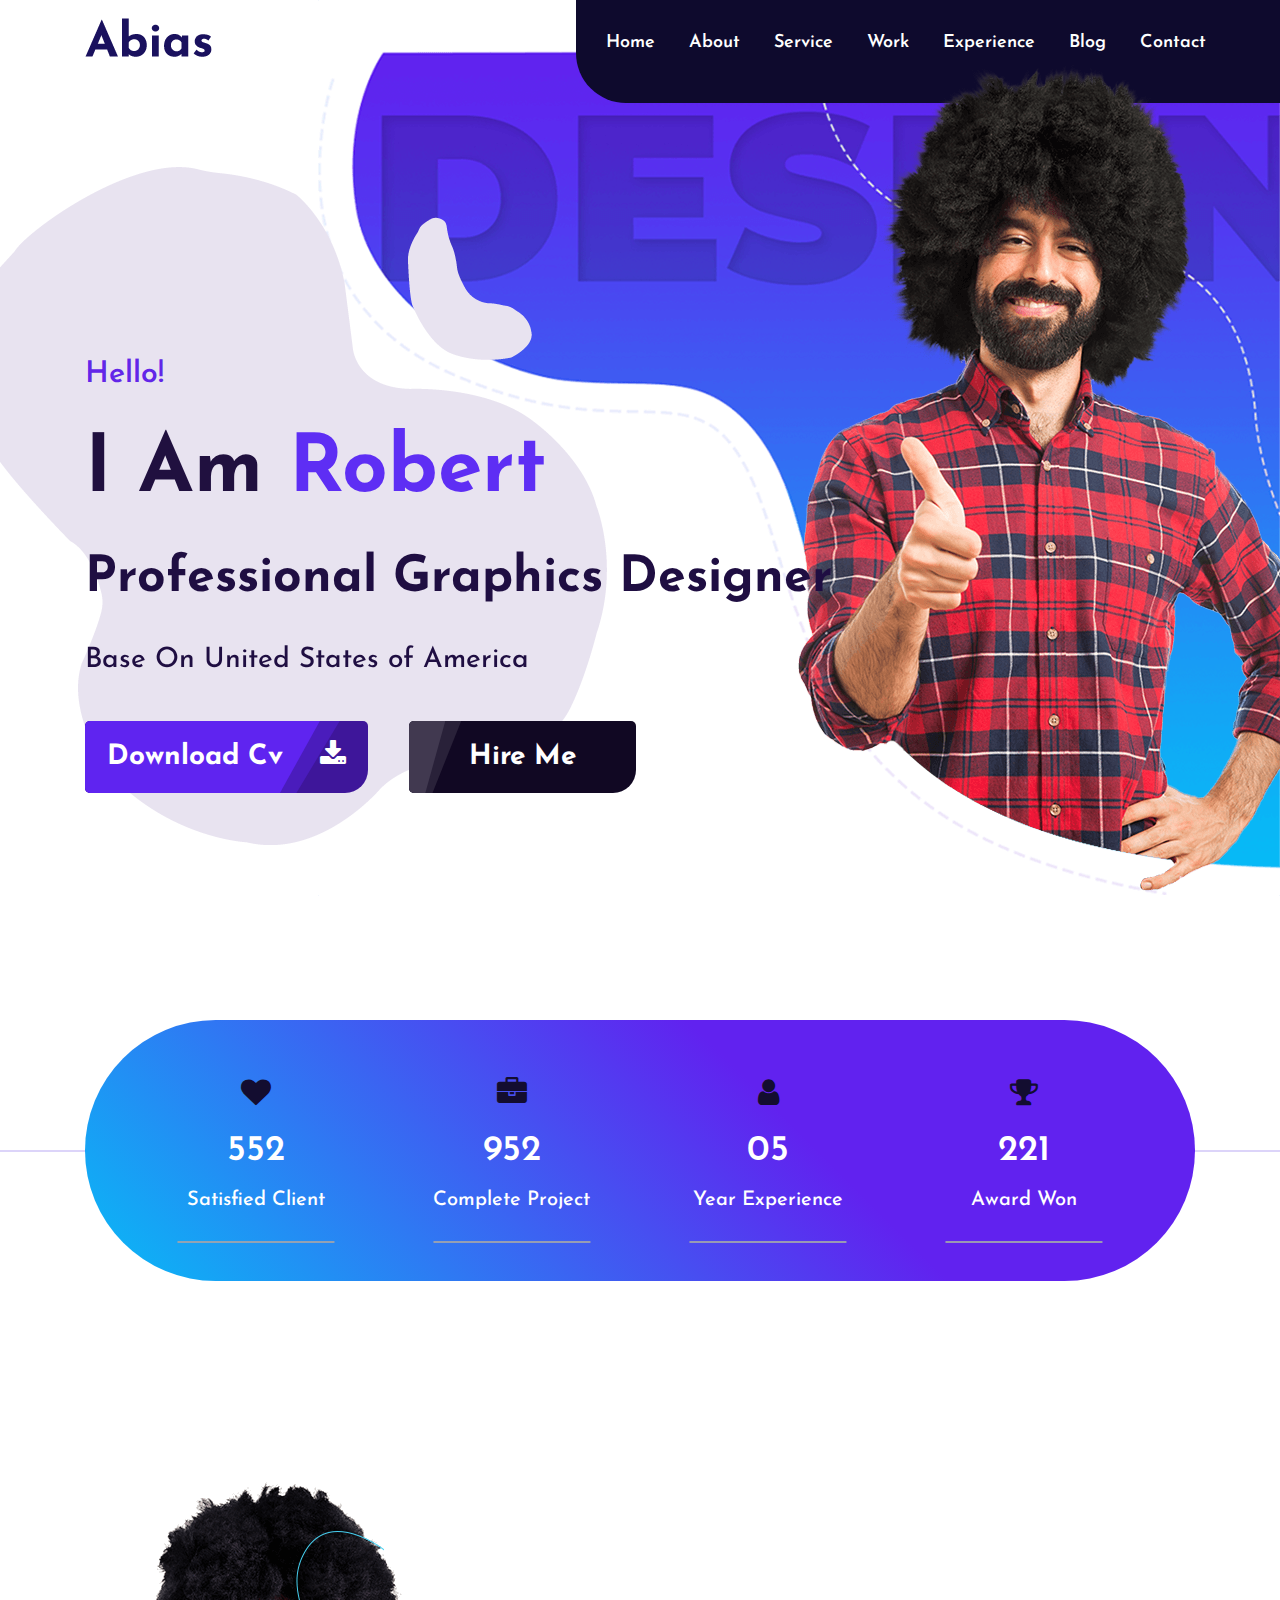
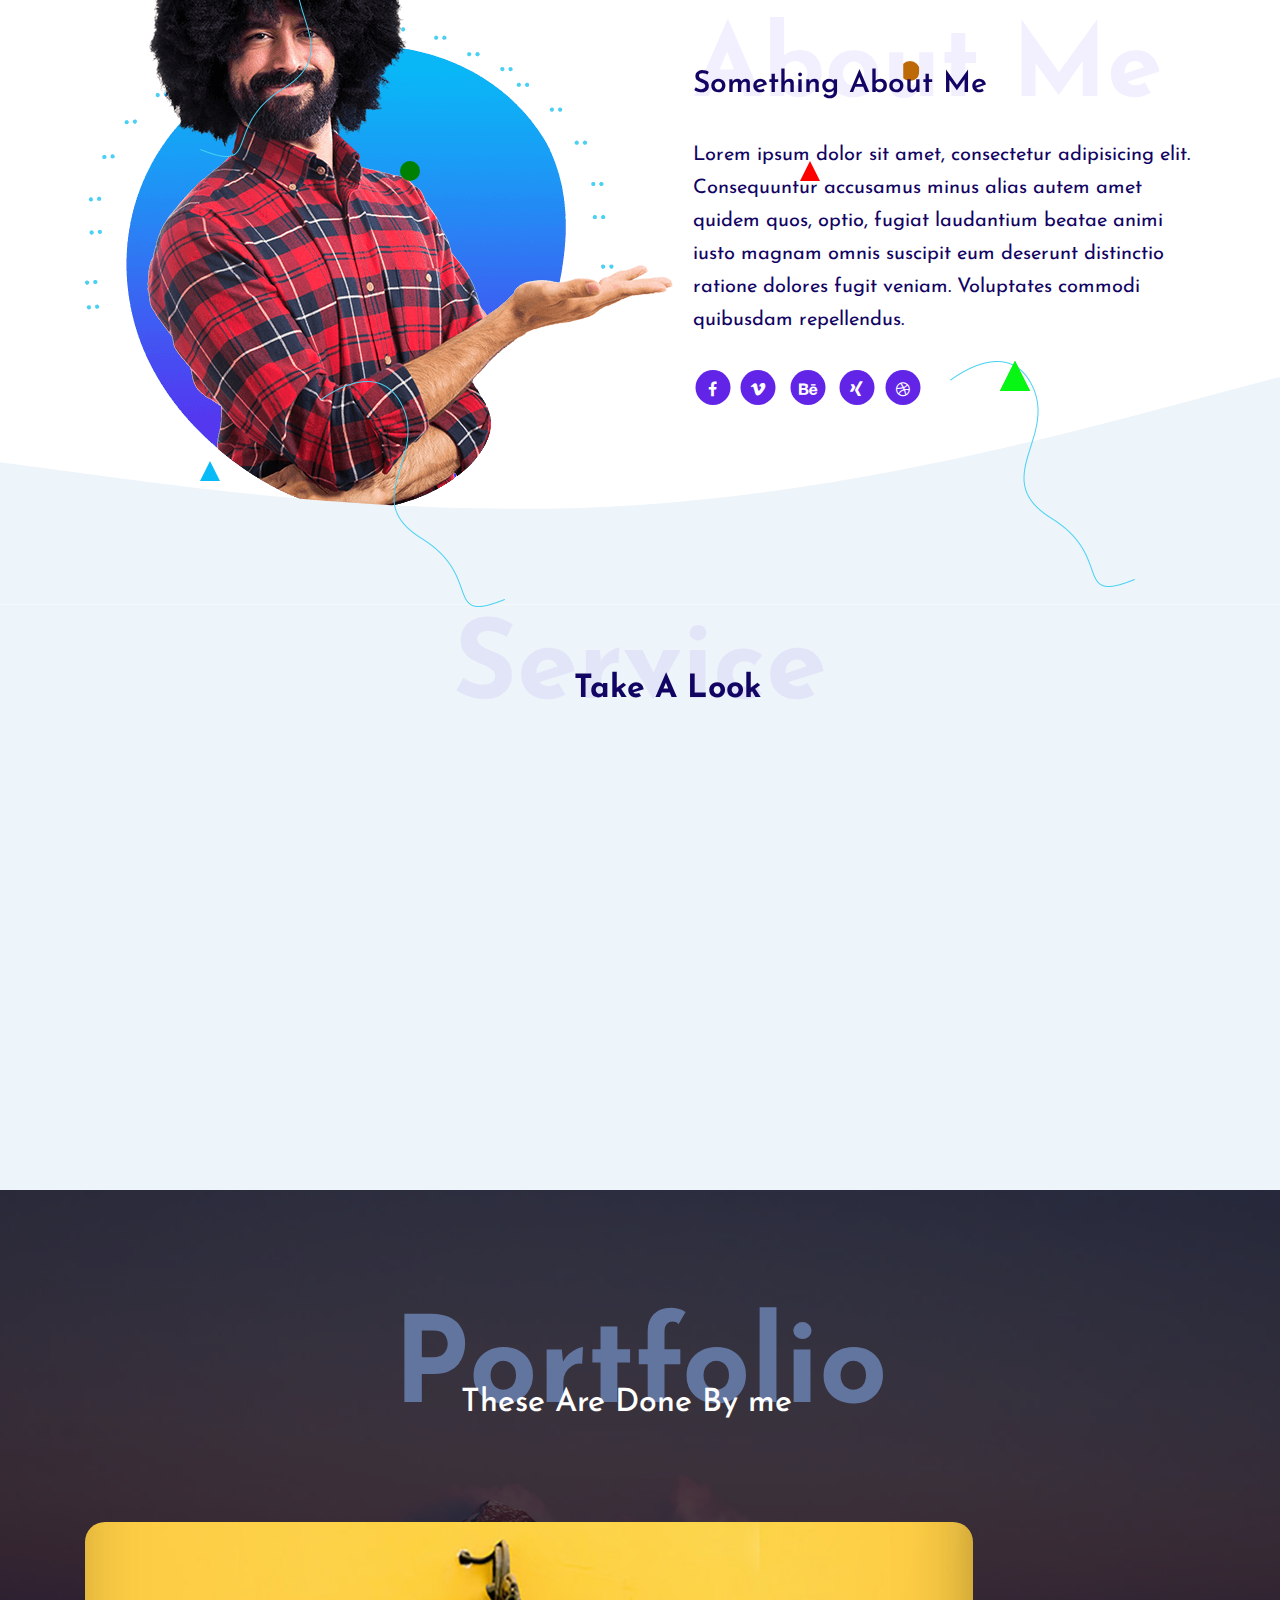
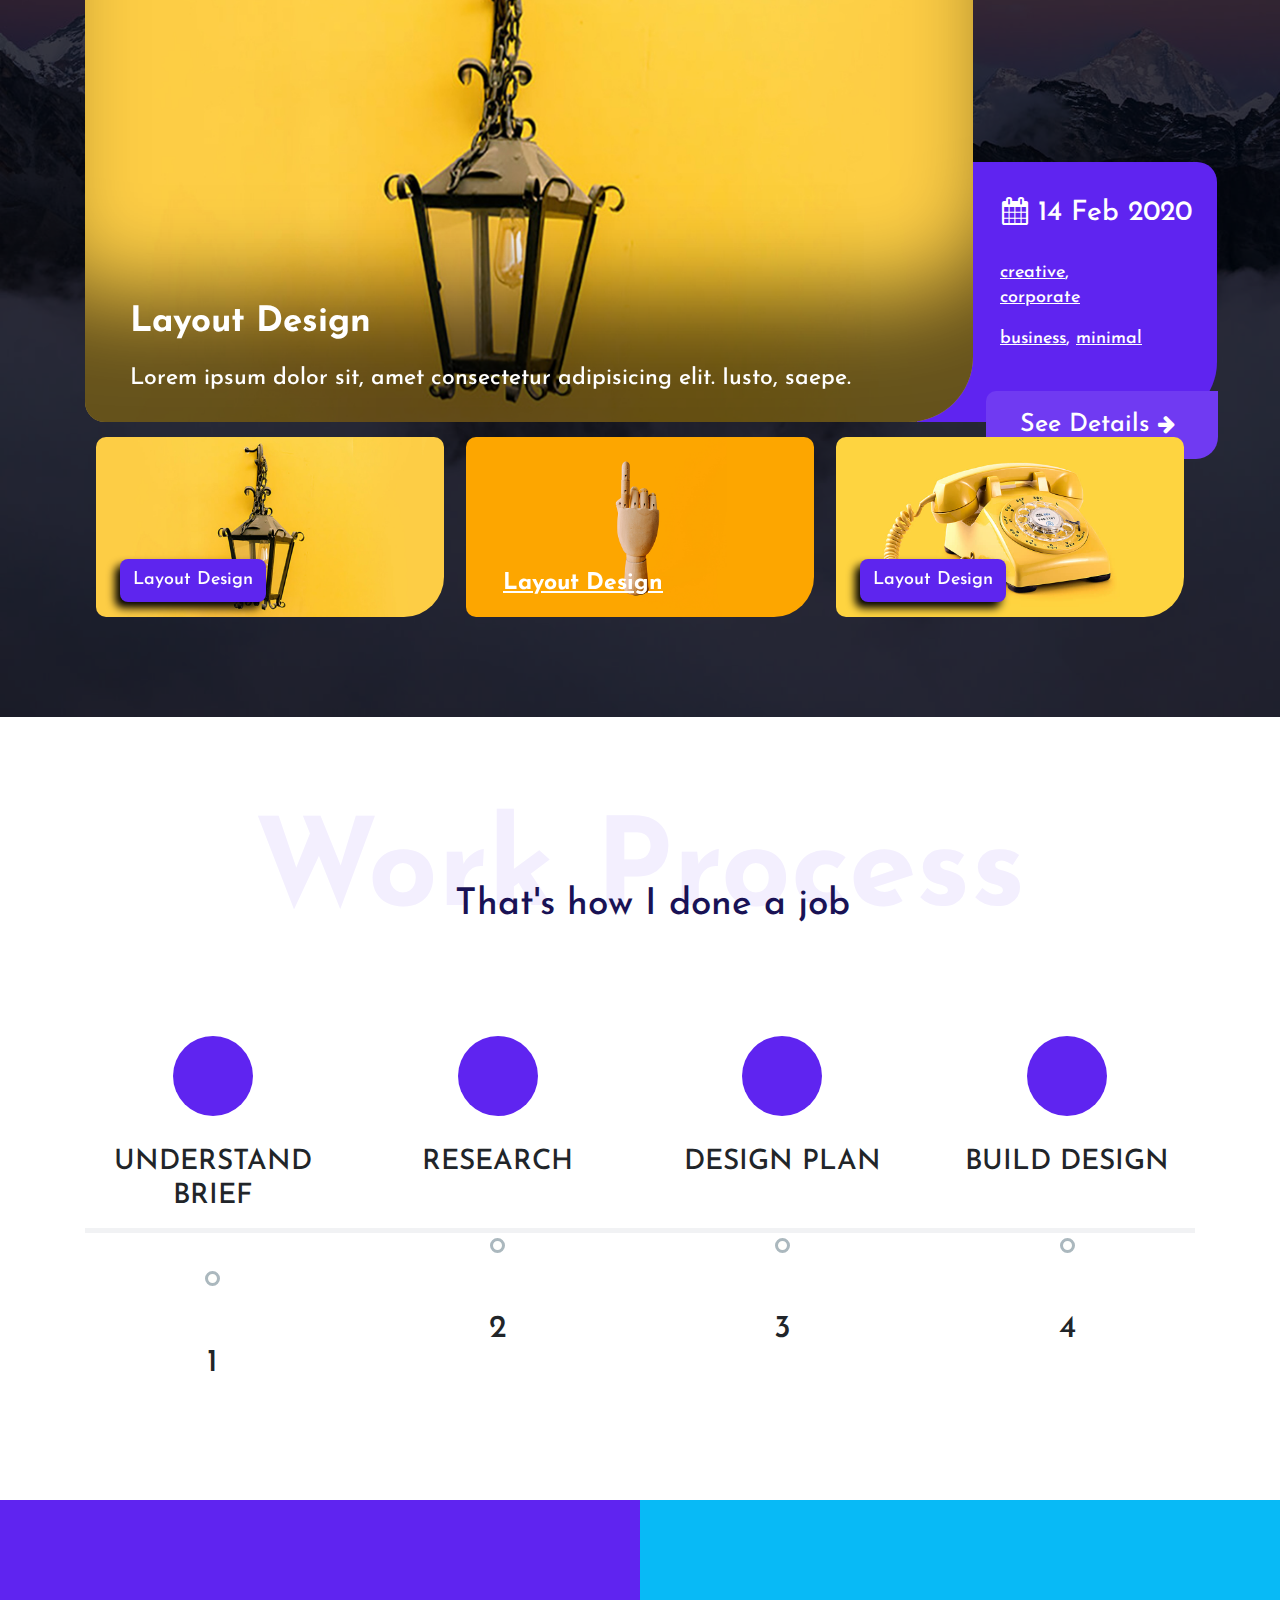
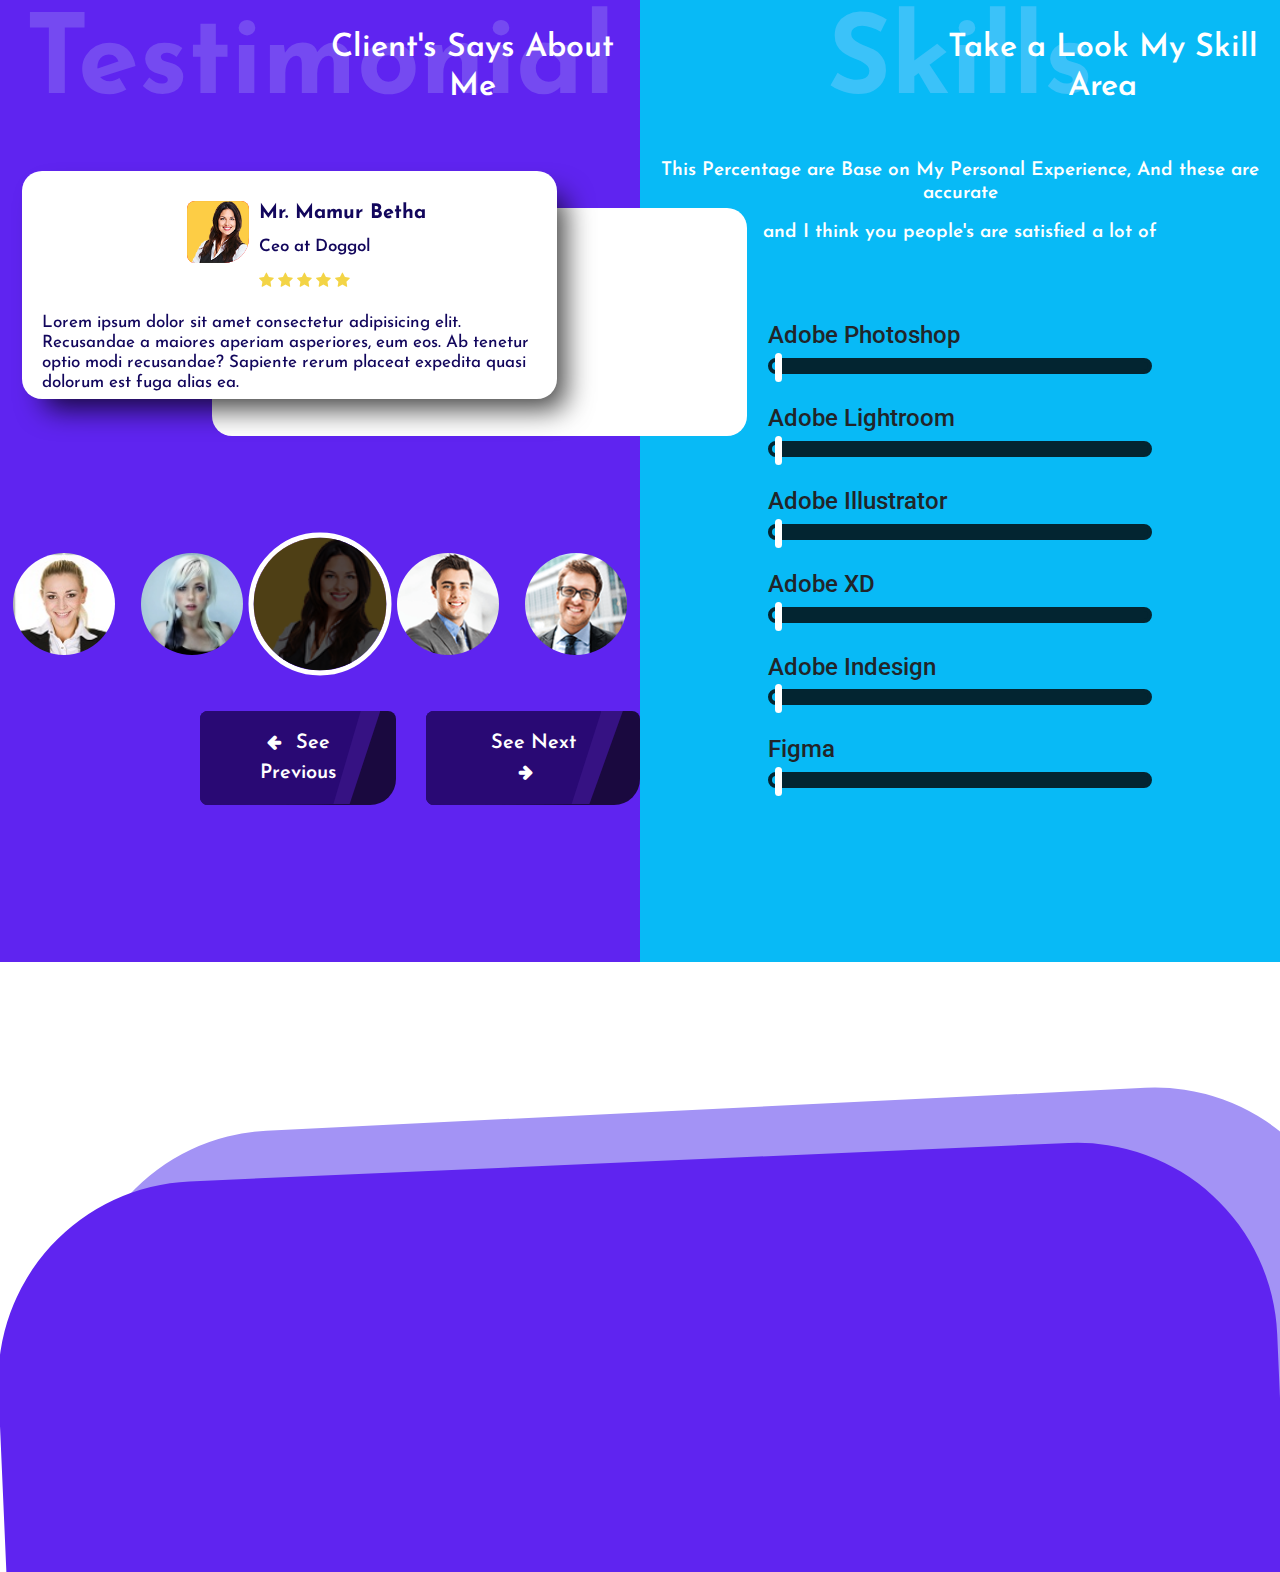
==== index.html @ f368f74f "abias footer done" ====
<!DOCTYPE html>
<html lang="en">
<head>
    <meta charset="UTF-8">
    <meta http-equiv="X-UA-Compatible" content="IE=edge">
    <meta name="viewport" content="width=device-width, initial-scale=1.0">
    <link rel="preconnect" href="https://fonts.googleapis.com">
    <link rel="preconnect" href="https://fonts.gstatic.com" crossorigin>
    <link href="https://fonts.googleapis.com/css2?family=Josefin+Sans:wght@100;200;300;400;500;600;700&family=Kaushan+Script&family=Montserrat:wght@300;400;500;600;700;800&family=Roboto:wght@100;300;400;500;700&display=swap" rel="stylesheet">

    <link rel="stylesheet" href="https://cdnjs.cloudflare.com/ajax/libs/font-awesome/4.7.0/css/font-awesome.css" integrity="sha512-5A8nwdMOWrSz20fDsjczgUidUBR8liPYU+WymTZP1lmY9G6Oc7HlZv156XqnsgNUzTyMefFTcsFH/tnJE/+xBg==" crossorigin="anonymous" referrerpolicy="no-referrer" />

    <link rel="preconnect" href="https://fonts.googleapis.com">
    <link rel="preconnect" href="https://fonts.gstatic.com" crossorigin>
    <link href="https://fonts.googleapis.com/css2?family=Josefin+Sans:wght@100;200;300;400;500;600;700&family=Kaushan+Script&family=Montserrat:wght@300;400;500;600;700;800&family=Roboto:wght@100;300;400;500;700&family=Source+Sans+Pro:wght@300;400;600;700;900&display=swap" rel="stylesheet">

    <link rel="stylesheet" href="css/jquery.animatedheadline.css">
    <link rel="stylesheet" href="css/aos.css">
    <link rel="stylesheet" href="css/slick.css">
    <link rel="stylesheet" href="css/jquery.rprogessbar.min.css">
    <link rel="stylesheet" href="css/bootstrap.min.css">
    <link rel="stylesheet" href="css/style.css">
    <title> Abias </title>
</head>
<body>
    <!-- ======================================
                  Navbar Start
    ======================================= -->
    <nav class="menu">
        <div class="container">
            <div class="main">
                <div class="logo">
                    <img src="images/logo_dark.png" alt="logo_dark">
                </div>
                <div class="nav-item">
                    <ul>
                        <li><a href="#">Home</a></li>
                        <li><a href="#">About</a></li>
                        <li><a href="#">Service</a></li>
                        <li><a href="#">Work</a></li>
                        <li><a href="#">Experience</a></li>
                        <li><a href="#">Blog</a></li>
                        <li><a href="#">Contact</a></li>
                    </ul>
                </div>
            </div>
        </div>
    </nav>
    <!-- ======================================
                  Navbar End
    ======================================= -->





    <!-- ======================================
                  Banner Start
    ======================================= -->
    <section id="banner-part">
        <div class="container">
            <h4>Hello!</h4>
            <h1 data-aos="fade-right">I Am <span>Robert</span></h1>

            <div class="intro animate-rotate-1">
                <h2 class="ah-headline">
                    <span>Professional</span>
                    <span class="ah-words-wrapper">
                        <b class="is-visible">Graphics Designer</b>
                        <b>Web Developer</b>
                        <b>Web Designer</b>
                    </span>
                </h2>
                <p> Base On United States of America </p>

                <div class="button">
                    <div class="first-button">
                        <a href="#">Download Cv <i class="fa fa-download" aria-hidden="true"></i> </a>
                    </div> 
                    <div class="second-button">
                        <a href="#">Hire Me</a>
                    </div>
                </div>
            </div>
        </div>
        <img class="bg" src="images/home_1_bg_shape.png" alt="b1">
        <img class="man" src="images/Layer-21.png" alt="b2">
        <div class="shape">
            <img src="images/shape.png" alt="shape">
        </div>
    </section>
    <!-- ======================================
                  Banner End
    ======================================= -->





    <!-- ======================================
                  Counter Start
    ======================================= -->
    <section id="counter-part">
        <div class="container">
            <div class="round">
                <div class="main">
                    <div class="item">
                        <div class="icon">
                            <i class="fa fa-heart" aria-hidden="true"></i>
                        </div>
                        <h3 class="counter">552</h3>
                        <p>Satisfied Client</p>
                    </div>
                    <div class="item">
                        <div class="icon">
                            <i class="fa fa-briefcase" aria-hidden="true"></i>
                        </div>
                        <h3 class="counter">952</h3>
                        <p>Complete Project</p>
                    </div>
                    <div class="item">
                        <div class="icon">
                            <i class="fa fa-user" aria-hidden="true"></i>
                        </div>
                        <h3 class="counter">05</h3>
                        <p>Year Experience</p>
                    </div>
                    <div class="item">
                        <div class="icon">
                            <i class="fa fa-trophy" aria-hidden="true"></i>
                        </div>
                        <h3 class="counter">221</h3>
                        <p>Award Won</p>
                    </div>
                </div>
            </div>
        </div>
    </section>
    <!-- ======================================
                  Counter End
    ======================================= -->





    <!-- ======================================
                  About Start
    ======================================= -->
    <section id="about-part">
        <div data-relative-input="true" id="scene">
            <div data-depth="1" class="triangle"> </div>
            <div data-depth="0.5" class="triangle2"> </div>
            <div data-depth="1" class="img">
                <img src="images/shape_line_alt.png" alt="shape_line_alt">
            </div>
            <div data-depth="0.8" class="round"> </div>
            <div data-depth="2" class="round2"> </div>
            <div data-depth="0.4" class="round3"> </div>
            <div data-depth="0.7" class="round4"> </div>
            <div data-depth="0.15" class="round4"> </div>
            <div data-depth="0.5" class="round4"> </div>
            <div data-depth="0.5" class="img2">
                <img src="images/shape_line.png" alt="shape_line">
            </div>
            <div data-depth="0.8" class="img3">
                <img src="images/shape_line.png" alt="shape">
            </div>
            <div data-depth="0.5" class="triangle3"> </div>
            <div data-depth="0.5" class="img4">
                <img src="images/shape_line_alt.png" alt="shape_line_alt">
            </div>
            <div data-depth="0.9" class="triangle4"> </div>
            <div data-depth="2" class="triangle4"> </div>
            <div data-depth="0.3" class="triangle4"> </div>
        </div>

        <div class="container">
            <div class="main">
                <div class="img">
                    <img src="images/about_img_home1.png" alt="About">
                </div>
            <div class="text">
                <div class="title">
                    <h2>About Me</h2>
                    <h3>Something About Me</h3>
                </div>
                <p>Lorem ipsum dolor sit amet, consectetur adipisicing elit. Consequuntur accusamus minus alias autem amet quidem quos, optio, fugiat laudantium beatae animi iusto magnam omnis suscipit eum deserunt distinctio ratione dolores fugit veniam. Voluptates commodi quibusdam repellendus.</p>

                <div class="icon">
                    <div class="item">
                        <i class="fa fa-facebook" aria-hidden="true"></i>
                    </div>
                    <div class="item">
                        <i class="fa fa-vimeo" aria-hidden="true"></i>
                    </div>
                    <div class="item">
                        <i class="fa fa-behance" aria-hidden="true"></i>
                    </div>
                    <div class="item">
                        <i class="fa fa-xing" aria-hidden="true"></i>
                    </div>
                    <div class="item">
                        <i class="fa fa-dribbble" aria-hidden="true"></i>
                    </div>
                </div>
            </div>
            </div>
        </div>
    </section>
    <!-- ======================================
                  About End
    ======================================= -->




    <!-- ======================================
                  Service Start
    ======================================= -->
    <svg xmlns="http://www.w3.org/2000/svg" viewBox="0 0 1440 320"><path fill="#edf4fa" fill-opacity="1" d="M0,160L120,176C240,192,480,224,720,208C960,192,1200,128,1320,96L1440,64L1440,320L1320,320C1200,320,960,320,720,320C480,320,240,320,120,320L0,320Z"></path></svg>
    <section id="service-part">
        <div class="container">
            <div class="service-title">
                <h2>Service</h2>
                <h3>Take A Look</h3>
            </div>
            <div class="main">
                    <div class="item" data-aos="zoom-in">
                        <i class="fa fa-user-secret" aria-hidden="true"></i>
                        <h3>Layout Design</h3>
                        <p>Lorem ipsum dolor sit amet consectetur. Molestiae provident autem dolores aliquid aperiam sit earum.</p>
                        <a href="#">Read More</a>
                    </div>
                    <div class="item" data-aos="zoom-in">
                        <i class="fa fa-unlock" aria-hidden="true"></i>
                        <h3>UI Design</h3>
                        <p>Lorem ipsum dolor sit amet consectetur. Molestiae provident autem dolores aliquid aperiam sit earum.</p>
                        <a href="#">Read More</a>
                    </div>
                    <div class="item" data-aos="zoom-in">
                        <i class="fa fa-ils" aria-hidden="true"></i>
                        <h3>Illutration</h3>
                        <p>Lorem ipsum dolor sit amet consectetur. Molestiae provident autem dolores aliquid aperiam sit earum.</p>
                        <a href="#">Read More</a>
                    </div>
            </div>
        </div>
    </section>
    <!-- ======================================
                  Service End
    ======================================= -->




    <!-- ======================================
                  Portfolio Start
    ======================================= -->
    <section id="portfolio-part">
        <div class="overlay">
            <div class="container">
                <div class="portfolio-title">
                    <h2>Portfolio</h2>
                    <h3>These Are Done By me</h3>
                </div>
                <div class="top">
                    <div class="right-shape">
                        <div class="right-shape-content">
                            <div class="calendar">
                                <i class="fa fa-calendar" aria-hidden="true"></i>
                                <h3>14 Feb 2020</h3>
                            </div>
                            <div class="context">
                                <p class="first-p"><u>creative</u>, <u>corporate</u></p>
                                <p class="second-p"><u>business</u>, <u>minimal</u></p>
                            </div>
                            <span class="arrow">
                                <div class="link">
                                    <a href="#">See Details</a>
                                    <i class="fa fa-arrow-right" aria-hidden="true"></i>
                                </div> 
                            </span>
                        </div>
                    </div>
                    <div class="top-slider">
                        <div class="top-item">
                            <div class="text">
                                <h3>Layout Design</h3>
                                <p>Lorem ipsum dolor sit, amet consectetur adipisicing elit. Iusto, saepe.</p>
                            </div>
                        </div>
                        <div class="top-item-2">
                            <div class="text">
                                <h3>Layout Design</h3>
                                <p>Lorem ipsum dolor sit, amet consectetur adipisicing elit. Iusto, saepe.</p>
                            </div>
                        </div>
                        <div class="top-item-3">
                            <div class="text">
                                <h3>Layout Design</h3>
                                <p>Lorem ipsum dolor sit, amet consectetur adipisicing elit. Iusto, saepe.</p>
                            </div>
                        </div>  
                        <div class="top-item-4">
                            <div class="text">
                                <h3>Layout Design</h3>
                                <p>Lorem ipsum dolor sit, amet consectetur adipisicing elit. Iusto, saepe.</p>
                            </div>
                        </div>
                    </div>
                </div>

                <div class="bottom">
                    <div class="bottom-slider">
                        <div class="bottom-item">
                            <img src="images/port_thumb_2.jpg" alt="2">
                            <div class="button-box">
                                <a href="#">Layout Design</a>
                            </div>
                        </div>
                        <div class="bottom-item-2">
                            <img src="images/port_thumb_3.jpg" alt="3">
                            <div class="button-box">
                                <a href="#">Layout Design</a>
                            </div>
                        </div>
                        <div class="bottom-item-3">
                            <img src="images/port_thumb_4.jpg" alt="4">
                            <div class="button-box">
                                <a href="#">Layout Design</a>
                            </div>
                        </div>
                        <div class="bottom-item-4">
                            <img src="images/port_thumb.jpg" alt="1">
                            <div class="button-box">
                                <a href="#">Layout Design</a>
                            </div>
                        </div>
                    </div>
                </div>
            </div>
        </div>
    </section>
    <!-- ======================================
                  Portfolio End
    ======================================= -->




    <!-- ======================================
                  Process Start
    ======================================= -->
    <section id="process-part">
        <div class="container">
            <div class="process-title">
                <h2>Work Process</h2>
                <h3>That's how I done a job</h3>
            </div>

            <div class="main">
                <div class="line"></div>
                <div class="item item1">
                    <div class="round">
                        <div class="inner-round"></div>
                    </div>
                    <div class="text">
                        <h3>UNDERSTAND BRIEF</h3>
                    </div>
                    <div class="round-1">
                        <div class="inner-round-1"></div>
                    </div>
                    <div class="number">
                        <h2>1</h2>
                    </div>
                </div>
                <div class="item item2">
                    <div class="round">
                        <div class="inner-round"></div>
                    </div>
                    <div class="text">
                        <h3>RESEARCH</h3>
                    </div>
                    <div class="round-1">
                        <div class="inner-round-1"></div>
                    </div>
                    <div class="number">
                        <h2>2</h2>
                    </div>
                </div>
                <div class="item item3">
                    <div class="round">
                        <div class="inner-round"></div>
                    </div>
                    <div class="text">
                        <h3>DESIGN PLAN</h3>
                    </div>
                    <div class="round-1">
                        <div class="inner-round-1"></div>
                    </div>
                    <div class="number">
                        <h2>3</h2>
                    </div>
                </div>
                <div class="item item4">
                    <div class="round">
                        <div class="inner-round"></div>
                    </div>
                    <div class="text">
                        <h3>BUILD DESIGN</h3>
                    </div>
                    <div class="round-1">
                        <div class="inner-round-1"></div>
                    </div>
                    <div class="number">
                        <h2>4</h2>
                    </div>
                </div>
            </div>
        </div>
    </section>
    <!-- ======================================
                  Process End
    ======================================= -->




    <!-- ======================================
             Testimonial-Skills Start
    ======================================= -->
    <section id="mix-part">
        <div class="main">
            <div class="left">
                <div class="left-title">
                    <h2>Testimonial</h2>
                    <h3>Client's Says About Me</h3>
                </div>
                <div class="top-shape"></div>
                <div class="mix-top-slider">
                    <div class="item">
                        <div class="box">
                            <div class="text">
                                <div class="head">
                                    <div class="head-left">
                                        <img src="images/client_1.png" alt="c1">
                                    </div>
                                    <div class="head-right">
                                        <div class="title">
                                            <h3>Mr. Mamur Betha</h3>
                                            <h4>Ceo at Doggol</h4>
                                        </div>
                                        <div class="star">
                                            <i class="fa fa-star" aria-hidden="true"></i>
                                            <i class="fa fa-star" aria-hidden="true"></i>
                                            <i class="fa fa-star" aria-hidden="true"></i>
                                            <i class="fa fa-star" aria-hidden="true"></i>
                                            <i class="fa fa-star" aria-hidden="true"></i>
                                        </div>
                                    </div>
                                </div>
                                <p>Lorem ipsum dolor sit amet consectetur adipisicing elit. Recusandae a maiores aperiam asperiores, eum eos. Ab tenetur optio modi recusandae? Sapiente rerum placeat expedita quasi dolorum est fuga alias ea.</p>
                            </div>
                        </div>
                    </div>

                    <div class="item">
                        <div class="box">
                            <div class="text">
                                <div class="head">
                                    <div class="head-left">
                                        <img src="images/client_2.png" alt="c2">
                                    </div>
                                    <div class="head-right">
                                        <div class="title">
                                            <h3>Mr. Mamur Betha</h3>
                                            <h4>Ceo at Doggol</h4>
                                        </div>
                                        <div class="star">
                                            <i class="fa fa-star" aria-hidden="true"></i>
                                            <i class="fa fa-star" aria-hidden="true"></i>
                                            <i class="fa fa-star" aria-hidden="true"></i>
                                            <i class="fa fa-star" aria-hidden="true"></i>
                                            <i class="fa fa-star" aria-hidden="true"></i>
                                        </div>
                                    </div>
                                </div>
                                <p>Lorem ipsum dolor sit amet consectetur adipisicing elit. Recusandae a maiores aperiam asperiores, eum eos. Ab tenetur optio modi recusandae? Sapiente rerum placeat expedita quasi dolorum est fuga alias ea.</p>
                            </div>
                        </div>
                    </div>

                    <div class="item">
                        <div class="box">
                            <div class="text">
                                <div class="head">
                                    <div class="head-left">
                                        <img src="images/client_3.png" alt="c3">
                                    </div>
                                    <div class="head-right">
                                        <div class="title">
                                            <h3>Mr. Mamur Betha</h3>
                                            <h4>Ceo at Doggol</h4>
                                        </div>
                                        <div class="star">
                                            <i class="fa fa-star" aria-hidden="true"></i>
                                            <i class="fa fa-star" aria-hidden="true"></i>
                                            <i class="fa fa-star" aria-hidden="true"></i>
                                            <i class="fa fa-star" aria-hidden="true"></i>
                                            <i class="fa fa-star" aria-hidden="true"></i>
                                        </div>
                                    </div>
                                </div>
                                <p>Lorem ipsum dolor sit amet consectetur adipisicing elit. Recusandae a maiores aperiam asperiores, eum eos. Ab tenetur optio modi recusandae? Sapiente rerum placeat expedita quasi dolorum est fuga alias ea.</p>
                            </div>
                        </div>
                    </div>

                    <div class="item">
                        <div class="box">
                            <div class="text">
                                <div class="head">
                                    <div class="head-left">
                                        <img src="images/client_4.png" alt="c4">
                                    </div>
                                    <div class="head-right">
                                        <div class="title">
                                            <h3>Mr. Kutush Betha</h3>
                                            <h4>Ceo at Doggol</h4>
                                        </div>
                                        <div class="star">
                                            <i class="fa fa-star" aria-hidden="true"></i>
                                            <i class="fa fa-star" aria-hidden="true"></i>
                                            <i class="fa fa-star" aria-hidden="true"></i>
                                            <i class="fa fa-star" aria-hidden="true"></i>
                                            <i class="fa fa-star" aria-hidden="true"></i>
                                        </div>
                                    </div>
                                </div>
                                <p>Lorem ipsum dolor sit amet consectetur adipisicing elit. Recusandae a maiores aperiam asperiores, eum eos. Ab tenetur optio modi recusandae? Sapiente rerum placeat expedita quasi dolorum est fuga alias ea.</p>
                            </div>
                        </div>
                    </div>

                    <div class="item">
                        <div class="box">
                            <div class="text">
                                <div class="head">
                                    <div class="head-left">
                                        <img src="images/client_5.png" alt="c5">
                                    </div>
                                    <div class="head-right">
                                        <div class="title">
                                            <h3>Mr. Human Nil</h3>
                                            <h4>Ceo at Doddol</h4>
                                        </div>
                                        <div class="star">
                                            <i class="fa fa-star" aria-hidden="true"></i>
                                            <i class="fa fa-star" aria-hidden="true"></i>
                                            <i class="fa fa-star" aria-hidden="true"></i>
                                        </div>
                                    </div>
                                </div>
                                <p>Lorem ipsum dolor sit amet consectetur adipisicing elit. Recusandae a maiores aperiam asperiores, eum eos. Ab tenetur optio modi recusandae? Sapiente rerum placeat expedita quasi dolorum est fuga alias ea.</p>
                            </div>
                        </div>
                    </div>

                    <div class="item">
                        <div class="box">
                            <div class="text">
                                <div class="head">
                                    <div class="head-left">
                                        <img src="images/client_6.png" alt="c6">
                                    </div>
                                    <div class="head-right">
                                        <div class="title">
                                            <h3>Ms. Aamur.....</h3>
                                            <h4>Ceo at Doggol</h4>
                                        </div>
                                        <div class="star">
                                            <i class="fa fa-star" aria-hidden="true"></i>
                                            <i class="fa fa-star" aria-hidden="true"></i>
                                            <i class="fa fa-star" aria-hidden="true"></i>
                                            <i class="fa fa-star" aria-hidden="true"></i>
                                        </div>
                                    </div>
                                </div>
                                <p>Lorem ipsum dolor sit amet consectetur adipisicing elit. Recusandae a maiores aperiam asperiores, eum eos. Ab tenetur optio modi recusandae? Sapiente rerum placeat expedita quasi dolorum est fuga alias ea.</p>
                            </div>
                        </div>
                    </div>

                </div>

                <div class="mix-bottom-slider">
                    <div class="bslider">
                        <div class="round">
                            <img src="images/client_1.png" alt="client_1">
                            <div class="overlay"></div>
                        </div>
                    </div>
                    <div class="bslider">
                        <div class="round">
                            <img src="images/client_2.png" alt="client_2">
                            <div class="overlay"></div>
                        </div>
                    </div>
                    <div class="bslider">
                        <div class="round">
                            <img src="images/client_3.png" alt="client_3">
                            <div class="overlay"></div>
                        </div>
                    </div>
                    <div class="bslider">
                        <div class="round">
                            <img src="images/client_4.png" alt="client_4">
                            <div class="overlay"></div>
                        </div>
                    </div>
                    <div class="bslider">
                        <div class="round">
                            <img src="images/client_5.png" alt="client_5">
                            <div class="overlay"></div>
                        </div>
                    </div>
                    <div class="bslider">
                        <div class="round">
                            <img src="images/client_6.png" alt="client_6">
                            <div class="overlay"></div>
                        </div>
                    </div>
                </div>

                <div class="button-prev-nxt">
                    <div class="prev">
                        <a href="#"><i class="fa fa-arrow-left" aria-hidden="true"></i>See Previous</a>
                    </div>
                    <div class="nxt">
                        <a href="#">See Next<i class="fa fa-arrow-right" aria-hidden="true"></i></a>
                        
                    </div>
                </div>
            </div>


            <div class="right">
                <div class="right-title">
                    <h2>Skills</h2>
                    <h3>Take  a  Look  My  Skill  Area</h3>
                </div>

                <div class="right-content">
                    <h4> 
                        <p class="p1">This Percentage are Base on My Personal Experience, And these are accurate</p>
                        <p class="p2">and I think you people's are satisfied a lot of</p> 
                    </h4>
                </div>

                <div class="pbox">
                    <div class="single-progressbar">
                        <h4 class="title">Adobe Photoshop</h4>
                        <div class="html"></div>
                    </div>
                    <div class="single-progressbar">
                        <h4 class="title">Adobe Lightroom</h4>
                        <div class="css"></div>
                    </div>
                    <div class="single-progressbar">
                        <h4 class="title">Adobe Illustrator</h4>
                        <div class="php"></div>
                    </div>
                    <div class="single-progressbar">
                        <h4 class="title">Adobe XD</h4>
                        <div class="javascript"></div>
                    </div>
                    <div class="single-progressbar">
                        <h4 class="title">Adobe Indesign</h4>
                        <div class="jquery"></div>
                    </div>
                    <div class="single-progressbar">
                        <h4 class="title">Figma</h4>
                        <div class="css"></div>
                    </div>
                </div>
            </div>
        </div>
    </section>
    <!-- ======================================
             Testimonial-Skills End
    ======================================= -->

    
    <button class="top-arrow"><i class="fa fa-angle-up" aria-hidden="true"></i></button>


    <!-- ======================================
                 Footer Start
    ======================================= -->
    <footer>
        <div class="shape"></div>
        <div class="shape2"></div>
    </footer>
    <!-- ======================================
                 Footer End
    ======================================= -->


    <script src="js/jquery-1.12.4.min.js"></script>
    <script src="js/jquery.animatedheadline.min.js"></script>
    <script src="js/main.js"></script>
    <script src="js/waypoints.min.js"></script>
    <script src="js/jquery.counterup.min.js"></script>
    <script src="js/parallax.min.js"></script>
    <script src="js/slick.min.js"></script>
    <script src="js/jquery.waypoints.js"></script>
    <script src="js/jQuery.rProgressbar.min.js"></script>
    <script src="js/active.js"></script>
    <script src="js/aos.js"></script>
    <script src="js/script.js"></script>
</body>
</html>


<!-- Class-31 part-3 12:17s-->
---- css/style.css ----
/* ==============================================
                    Common CSS
================================================= */

*{
    margin: 0;
    padding: 0;
    outline: 0;
    box-sizing: border-box;
}

img{
    vertical-align: middle;
}

ul,ol{
    list-style-type: none;
}

a{
    text-decoration: none;
}

.container{
    width: 1140px;
    margin: 0 auto;
}

.main{
    display: flex;
}

.top-arrow{
    width: 50px;
    height: 50px;
    background: rebeccapurple;
    border-radius: 50%;
    -webkit-border-radius: 50%;
    -moz-border-radius: 50%;
    -ms-border-radius: 50%;
    -o-border-radius: 50%;
    border: 3px solid #000;
    position: fixed;
    bottom: 40px;
    right: 40px;
    z-index: 999;
    display: none;
}

.top-arrow i{
    color: #fff;
    text-align: center;
    font-size: 24px;
}


/* ==============================================
             Navbar CSS Part Start
================================================= */
nav{
    transition: 0.4s;
    -webkit-transition: 0.4s;
    -moz-transition: 0.4s;
    -ms-transition: 0.4s;
    -o-transition: 0.4s;
}

nav .logo{
    width: 30%;
}

nav .logo img{
    margin-top: 18px;
}

nav .nav-item{
    width: 55%;
    background: #0e0a2d;
    position: absolute;
    top: 0;
    right: 0;
    padding: 30px 0;
    border-bottom-left-radius: 50px;
}

nav .nav-item ul li{
    display: inline-block;
    margin-left: 30px;
}

nav .nav-item ul li a{
    font-family: 'Josefin Sans', sans-serif;
    font-size: 18px;
    font-weight: 600;
    color: #fff;
    transition: 0.4s;
    -webkit-transition: 0.4s;
    -moz-transition: 0.4s;
    -ms-transition: 0.4s;
    -o-transition: 0.4s;
}

nav .nav-item ul li a:hover{
    color: rgb(94, 117, 141);
}

.menufixed{
    position: fixed;
    top: 0;
    left: 0;
    width: 100%;
    background: rgb(39, 208, 238);
    z-index: 999;
    padding: 20px 0;
}

.menufixed .nav-item{
    background: transparent;
    padding: 40px 0;
}

.menufixed .nav-item ul li a{
    color: #000;
}



/* ==============================================
             Banner CSS Part Start
================================================= */

#banner-part h4{
    font-family: 'Josefin Sans', sans-serif;
    font-size: 30px;
    font-weight: 600;
    color: #6226e8;
    margin-top: 300px;
    position: relative;
    z-index: 99;
}

#banner-part h1{
    font-family: 'Josefin Sans', sans-serif;
    font-size: 80px;
    font-weight: bold;
    color: #20103f;
    margin-top: 30px;
    margin-bottom: 20px;
    position: relative;
    z-index: 99;
}

#banner-part h1 span{
    color: #5e2ef4;
}

#banner-part h2{
    font-family: 'Josefin Sans', sans-serif;
    font-weight: bold;
    font-size: 50px;
    color: #1f0e42;
    margin-top: 30px;
    margin-bottom: 20px;
    position: relative;
    z-index: 99;
}

#banner-part p{
    font-family: 'Josefin Sans', sans-serif;
    font-weight: 500;
    font-size: 28px;
    color: #1f0e42;
    margin-top: 30px;
    margin-bottom: 20px;
    position: relative;
    z-index: 99;
}

#banner-part .button{
    display: flex;
}

#banner-part .button .first-button a{
    display: inline-block;
    background: #3e169a;
    padding: 15px 22px;
    color: #fff;
    font-family: 'Josefin Sans', sans-serif;
    font-weight: bold;
    font-size: 28px;
    border-bottom-right-radius: 23px;
    border-bottom-left-radius: 5px;
    border-top-left-radius: 5px;
    border-top-right-radius: 5px;
    margin-top: 20px;
    margin-right: 11px;
    position: relative;
    z-index: 2;
    overflow: hidden;
}

#banner-part .button .first-button a i{
    color: #fff;
    margin-left: 28px;
}

#banner-part .button .first-button a::after{
    position: absolute;
    content: '';
    top: 0;
    left: 0;
    background: #5f24f0;
    height: 100%;
    width: 83%;
    z-index: -1;
    clip-path: polygon(0 0, 100% 0, 83% 100%, 0% 100%);
    transition: 0.4s;
    -webkit-transition: 0.4s;
    -moz-transition: 0.4s;
    -ms-transition: 0.4s;
    -o-transition: 0.4s;
}

#banner-part .button .first-button a::before{
    position: absolute;
    content: '';
    top: 0;
    left: 0;
    background: #4a1cbc;
    height: 100%;
    width: 90%;
    z-index: -1;
    clip-path: polygon(0 0, 100% 0, 83% 100%, 0% 100%);
    transition: 0.4s;
}

#banner-part .button .first-button a:hover::after{
    width: 122%;
}

#banner-part .button .first-button a:hover::before{
    width: 122%;
}

#banner-part .button .second-button a{
    display: inline-block;
    background: #110823;
    padding: 15px 60px;
    margin-left: 30px;
    color: #fff;
    font-family: 'Josefin Sans', sans-serif;
    font-weight: bold;
    font-size: 28px;
    border-bottom-right-radius: 23px;
    border-bottom-left-radius: 5px;
    border-top-left-radius: 5px;
    border-top-right-radius: 5px;
    margin-top: 20px;
    margin-right: 11px;
    position: relative;
    z-index: 99;
}

#banner-part .button .second-button a::after{
    position: absolute;
    content: '';
    top: 0;
    left: 0;
    background: #413950;
    height: 100%;
    width: 16%;
    border-top-left-radius: 5px;
    border-bottom-left-radius: 5px;
    clip-path: polygon(0 0, 100% 0, 45% 100%, 0% 100%);
    transition: 0.4s;
    -webkit-transition: 0.4s;
    -moz-transition: 0.4s;
    -ms-transition: 0.4s;
    -o-transition: 0.4s;
}

#banner-part .button .second-button a::before{
    position: absolute;
    content: '';
    top: 0;
    left: 0;
    background: #292139;
    height: 100%;
    width: 23%;
    border-top-left-radius: 5px;
    border-bottom-left-radius: 5px;
    clip-path: polygon(0 0, 100% 0, 45% 100%, 0% 100%);
    transition: 0.4s;
    -webkit-transition: 0.4s;
    -moz-transition: 0.4s;
    -ms-transition: 0.4s;
    -o-transition: 0.4s;
}

#banner-part .button .second-button a:hover::after{
    width: 0;
}

#banner-part .button .second-button a:hover::before{
    width: 0;
}

#banner-part .bg{
    position: absolute;
    top: 0;
    right: 0;
    z-index: -1;
}

#banner-part .man{
    position: absolute;
    top: 57px;
    right: 0;
}

#banner-part .shape{
    position: absolute;
    top: 150px;
    left: -40px;
}



/* ==============================================
             Counter CSS Part Start
================================================= */

#counter-part{
    margin-bottom: 180px;
    position: relative;
}

#counter-part::after{
    position: absolute;
    content: '';
    width: 100%;
    height: 2px;
    background: #dcd4f9;
    top: 50%;
    left: 0;
    transform: translateY(-50%);
    -webkit-transform: translateY(-50%);
    -moz-transform: translateY(-50%);
    -ms-transform: translateY(-50%);
    -o-transform: translateY(-50%);
    z-index: -1;
}

#counter-part .round{
    padding: 50px 30px;
    background-image: linear-gradient(45deg, #08bbf6 0%, #6122ef 63%);
    margin-top: 220px;
    border-radius: 90px;
    -webkit-border-radius: 150px;
    -moz-border-radius: 90px;
    -ms-border-radius: 90px;
    -o-border-radius: 90px;
}

#counter-part .main{
    justify-content: space-evenly;
}

#counter-part .item{
    width: 22%;
    position: relative;
}

#counter-part .item .icon{
    text-align: center;
    font-size: 30px;
    color: #130d30;
}

#counter-part .item::after{
    position: absolute;
    content: '';
    bottom: -20px;
    left: 50%;
    transform: translateX(-50%);
    -webkit-transform: translateX(-50%);
    -moz-transform: translateX(-50%);
    -ms-transform: translateX(-50%);
    -o-transform: translateX(-50%);
    background: #a0a3ace7;
    width: 68%;
    height: 2px;
    transition: 0.4s;
    -webkit-transition: 0.4s;
    -moz-transition: 0.4s;
    -ms-transition: 0.4s;
    -o-transition: 0.4s;
    margin-bottom: 8px;
}

#counter-part .item:hover::after{
    width: 82%;
}

#counter-part .item h3{
    font-family: 'Josefin Sans', sans-serif;
    font-size: 36px;
    color: #fff;
    font-weight: 600;
    text-align: center;
    margin-top: 15px;
}

#counter-part .item p{
    font-family: 'Josefin Sans', sans-serif;
    font-size: 20px;
    color: #fff;
    font-weight: 500;
    text-align: center;
    margin-top: 12px;
}



/* ==============================================
             About CSS Part Start
================================================= */
#about-part .triangle{
    width: 20px;
    height: 20px;
    background: #08bbf6;
    clip-path: polygon(50% 0%, 0% 100%, 100% 100%);
    top: 600px !important;
    left: 200px !important;
}

#about-part .triangle2{
    width: 20px;
    height: 20px;
    background: red;
    clip-path: polygon(50% 0%, 0% 100%, 100% 100%);
    top: 300px !important;
    left: 800px !important;
}

#about-part .triangle3{
    width: 30px;
    height: 30px;
    background: #5008f6;
    clip-path: polygon(50% 0%, 0% 100%, 100% 100%);
    top: 600px !important;
    left: 1600px !important;
}

#about-part .triangle4{
    width: 30px;
    height: 30px;
    background: #08f614;
    clip-path: polygon(50% 0%, 0% 100%, 100% 100%);
    top: 500px !important;
    left: 1000px !important;
}

#about-part .img{
    top: 70px !important;
    left: 200px !important;
}

#about-part .img2{
    top: 520px !important;
    left: 320px !important;
}

#about-part .img3{
    top: 500px !important;
    left: 950px !important;
}

#about-part .img4{
    top: 400px !important;
    left: 1600px !important;
}

#about-part .round{
    width: 20px;
    height: 20px;
    border-radius: 50%;
    background: green;
    top: 300px !important;
    left: 400px !important;
    -webkit-border-radius: 50%;
    -moz-border-radius: 50%;
    -ms-border-radius: 50%;
    -o-border-radius: 50%;
}

#about-part .round2{
    width: 20px;
    height: 20px;
    border-radius: 50%;
    background: rgb(189, 105, 8);
    top: 200px !important;
    left: 900px !important;
    -webkit-border-radius: 50%;
    -moz-border-radius: 50%;
    -ms-border-radius: 50%;
    -o-border-radius: 50%;
}

#about-part .round3{
    width: 20px;
    height: 20px;
    border-radius: 50%;
    background: rgb(84, 12, 102);
    top: 400px !important;
    left: 1500px !important;
    -webkit-border-radius: 50%;
    -moz-border-radius: 50%;
    -ms-border-radius: 50%;
    -o-border-radius: 50%;
}

#about-part .round4{
    width: 20px;
    height: 20px;
    border-radius: 50%;
    background: rgb(102, 12, 24);
    top: 150px !important;
    left: 1580px !important;
    -webkit-border-radius: 50%;
    -moz-border-radius: 50%;
    -ms-border-radius: 50%;
    -o-border-radius: 50%;
}

#about-part .title{
    position: relative;
}

#about-part .title h2{
    font-family: 'Josefin Sans', sans-serif;
    font-size: 100px;
    color: #f2f0fe;
    font-weight: 700;
}

#about-part .title h3 {
    font-family: 'Josefin Sans', sans-serif;
    font-size: 30px;
    color: #120463;
    font-weight: 600;
    position: absolute;
    bottom: 20px;
    left: 0;
}

#about-part p{
    font-family: 'Josefin Sans', sans-serif;
    font-size: 20px;
    line-height: 33px;
    color: #120463;
    padding-bottom: 25px;
}

#about-part .text{
    padding-top: 130px;
    padding-left: 20px;
}

#about-part .text .icon {
    display: flex;
}

#about-part .text .icon .item{
    margin-right: 18px;
    margin-left: 15px;
    position: relative;
}

#about-part .text .icon .item i{
    color: #fff;
}

#about-part .text .icon .item::after {
    position: absolute;
    content: '';
    top: -8px;
    left: 50%;
    transform: translateX(-50%);
    height: 35px;
    width: 35px;
    background: #6224e7;
    border-radius: 50%;
    -webkit-border-radius: 50%;
    -moz-border-radius: 50%;
    -ms-border-radius: 50%;
    -o-border-radius: 50%;
    z-index: -1;
    -webkit-transform: translateX(-50%);
    -moz-transform: translateX(-50%);
    -ms-transform: translateX(-50%);
    -o-transform: translateX(-50%);
    transition: 0.4s;
    -webkit-transition: 0.4s;
    -moz-transition: 0.4s;
    -ms-transition: 0.4s;
    -o-transition: 0.4s;
}

#about-part .text .icon .item:hover::after{
    background: #1a125f;
    border: 4px solid #1a125f;
}



/* ==============================================
             Service CSS Part Start
================================================= */

svg{
    display: block;
    margin-top: -190px;
}

#service-part{
    background: #edf4fa;
    padding-bottom: 100px;
}

#service-part .service-title{
    position: relative;
    text-align: center;
}

#service-part .service-title h2{
    font-family: 'Josefin Sans', sans-serif;
    font-size: 110px;
    color: #e2e5f8;
    font-weight: 900;
}

#service-part .service-title h3{
    font-family: 'Josefin Sans', sans-serif;
    font-size: 32px;
    color: #120463;
    font-weight: 700;
    position: absolute;
    bottom: 20px;
    left: 489px;
}

#service-part .main{
    justify-content: space-between;
}

#service-part .item{
    margin-top: 45px;
    width: 30%;
    height: 300px;
    background: #fff;
    box-shadow: -13px 20px 18px grey;
    position: relative;
    overflow: hidden;
    border-top-left-radius: 10px;
    border-top-right-radius: 10px;
    border-bottom-left-radius: 10px;
    border-bottom-right-radius: 50px;
    padding-top: 29px;
    padding-bottom: 40px;
    padding-left: 30px;
    padding-right: 30px;
    text-align: center;
    transition: 0.4s;
    -webkit-transition: 0.4s;
    -moz-transition: 0.4s;
    -ms-transition: 0.4s;
    -o-transition: 0.4s;
}

#service-part .item i{
    font-size: 45px;
    color: #3869f2;
    padding-bottom: 18px;
    transition: 0.4s;
    -webkit-transition: 0.4s;
    -moz-transition: 0.4s;
    -ms-transition: 0.4s;
    -o-transition: 0.4s;
}

#service-part .item h3{
    font-size: 25px;
    font-family: 'Josefin Sans', sans-serif;
    font-weight: 700;
    color: #1b105e;
    padding-bottom: 15px;
    transition: 0.4s;
    -webkit-transition: 0.4s;
    -moz-transition: 0.4s;
    -ms-transition: 0.4s;
    -o-transition: 0.4s;
}

#service-part .item p{
    font-size: 18px;
    font-family: 'Josefin Sans', sans-serif;
    font-weight: 400;
    color: #1b105e;
    padding-bottom: 20px;
    transition: 0.4s;
    -webkit-transition: 0.4s;
    -moz-transition: 0.4s;
    -ms-transition: 0.4s;
    -o-transition: 0.4s;
}

#service-part .item a{
    font-size: 20px;
    font-family: 'Josefin Sans', sans-serif;
    font-weight: 700;
    color: #5929dd;
    transition: 0.4s;
    -webkit-transition: 0.4s;
    -moz-transition: 0.4s;
    -ms-transition: 0.4s;
    -o-transition: 0.4s;
}

#service-part .item:hover{
    background-image: linear-gradient(#0db0f5, #5a2cef);
}

#service-part .item:hover a{
    color: #fff;
}

#service-part .item:hover p{
    color: #fff;
}

#service-part .item:hover i{
    color: #fff;
}

#service-part .item:hover h3{
    color: #fff;
}

#service-part .item::after {
    position: absolute;
    content: '';
    bottom: -83px;
    right: -84px;
    background: #3869f2;
    width: 150px;
    height: 150px;
    border: 10px solid #9ab2f8;
    transform: rotate(45deg);
    -webkit-transform: rotate(45deg);
    -moz-transform: rotate(45deg);
    -ms-transform: rotate(45deg);
    -o-transform: rotate(45deg);
    transition: 0.8s;
    -webkit-transition: 0.8s;
    -moz-transition: 0.8s;
    -ms-transition: 0.8s;
    -o-transition: 0.8s;
}

#service-part .item:hover::after {
    bottom: -134px;
    right: -60px;
    background: #261e73;
    border-color: #352da4;
}



/* ==============================================
             Portfolio CSS Part Start
================================================= */

#portfolio-part{
    background: url('../images/portfolio_bg.jpg');
    background-position: center;
    background-repeat: no-repeat;
    background-size: cover;
}

#portfolio-part .portfolio-title{
    position: relative;
    text-align: center;
    padding-bottom: 70px;
}

#portfolio-part .portfolio-title h2{
    font-family: 'Josefin Sans', sans-serif;
    font-size: 120px;
    color: #62759f;
    font-weight: 900;
}

#portfolio-part .portfolio-title h3 {
    font-family: 'Josefin Sans', sans-serif;
    font-size: 32px;
    color: #fff;
    font-weight: 500;
    position: absolute;
    bottom: 91px;
    left: 376px;
}

#portfolio-part .overlay{
    width: 100%;
    height: 100%;
    background: rgba(0, 0, 0, 0.7);
    padding-top: 110px;
    padding-bottom: 100px;
}

#portfolio-part .overlay .top{
    width: 80%;
    position: relative;
}

#portfolio-part .overlay .top .right-shape{
    width: 300px;
    height: 260px;
    background: #5f24f0;
    position: absolute;
    bottom: 0;
    right: -244px;
    border-top-right-radius: 20px;
    border-bottom-right-radius: 60px;
}

#portfolio-part .overlay .top .right-shape .right-shape-content{
    padding-top: 35px;
    padding-bottom: 30px;
    padding-right: 63px;
}

#portfolio-part .overlay .top .right-shape .right-shape-content .calendar{
    display: flex;
    padding-bottom: 23px;
    position: relative;
    top: 0;
    left: 85px;
}

#portfolio-part .overlay .top .right-shape .right-shape-content .calendar i{
    color: #fff;
    font-size: 28px;
    padding-right: 10px;
}

#portfolio-part .overlay .top .right-shape .right-shape-content .calendar h3{
    font-family: 'Josefin Sans', sans-serif;
    font-size: 28px;
    color: #fff;
    font-weight: 500;
}

#portfolio-part .overlay .top .right-shape .right-shape-content .context{
    margin-bottom: 23px;
}

#portfolio-part .overlay .top .right-shape .right-shape-content .context p{
    font-family: 'Josefin Sans', sans-serif;
    font-size: 18px;
    color: #fff;
    font-weight: 500;
    line-height: 25px;
    text-align: left;
    padding-left: 83px;
}

#portfolio-part .overlay .top .right-shape .right-shape-content .arrow{
    position: absolute;
}

#portfolio-part .overlay .top .right-shape .right-shape-content .arrow .link {
    position: relative;
    top: 16px;
    right: -69px;
    background: #703af2;
    padding-top: 15px;
    padding-bottom: 15px;
    padding-right: 43px;
    border-top-left-radius: 10px;
    border-bottom-left-radius: 10px;
    border-bottom-right-radius: 22px;
}

#portfolio-part .overlay .top .right-shape .right-shape-content .arrow .link a{
    padding-top: 80px;
    font-family: 'Josefin Sans', sans-serif;
    font-size: 25px;
    color: #fff;
    font-weight: 500;
    padding-left: 34px;
    padding-right: 5px;
}

#portfolio-part .overlay .top .right-shape .right-shape-content .arrow .link i{
    font-size: 20px;
    color: #fff;
}

#portfolio-part .overlay .top-item{
    border-radius: 20px;
    -webkit-border-radius: 20px;
    -moz-border-radius: 20px;
    -ms-border-radius: 20px;
    -o-border-radius: 20px;
    border-bottom-right-radius: 65px;
    width: 100%;
    height: 500px;
    background: url('../images/port_thumb.jpg');
    background-position: center;
    background-repeat: no-repeat;
    background-size: cover;
    -webkit-box-shadow: inset -8px -162px 93px -36px rgba(0,0,0,0.6);
    -moz-box-shadow: inset -8px -162px 93px -36px rgba(0,0,0,0.6);
    box-shadow: inset -8px -162px 93px -36px rgba(0,0,0,0.6);
}

#portfolio-part .overlay .top-item .text{
    padding-top: 380px;
    padding-left: 45px;
}

#portfolio-part .overlay .top-item .text h3{
    font-size: 35px;
    font-family: 'Josefin Sans', sans-serif;
    font-weight: 700;
    color: #fff;
    padding-bottom: 10px;
}

#portfolio-part .overlay .top-item .text p{
    font-size: 23px;
    font-family: 'Josefin Sans', sans-serif;
    font-weight: 500;
    color: #fff;
}

#portfolio-part .overlay .top-item-2{
    border-radius: 20px;
    -webkit-border-radius: 20px;
    -moz-border-radius: 20px;
    -ms-border-radius: 20px;
    -o-border-radius: 20px;
    border-bottom-right-radius: 65px;
    width: 100%;
    height: 500px;
    background: url('../images/port_thumb_2.jpg');
    background-position: center;
    background-repeat: no-repeat;
    background-size: cover;
    -webkit-box-shadow: inset -8px -162px 93px -36px rgba(0,0,0,0.6);
    -moz-box-shadow: inset -8px -162px 93px -36px rgba(0,0,0,0.6);
    box-shadow: inset -8px -162px 93px -36px rgba(0,0,0,0.6);
}

#portfolio-part .overlay .top-item-2 .text{
    padding-top: 380px;
    padding-left: 45px;
}

#portfolio-part .overlay .top-item-2 .text h3{
    font-size: 35px;
    font-family: 'Josefin Sans', sans-serif;
    font-weight: 700;
    color: #fff;
    padding-bottom: 10px;
}

#portfolio-part .overlay .top-item-2 .text p{
    font-size: 23px;
    font-family: 'Josefin Sans', sans-serif;
    font-weight: 500;
    color: #fff;
}

#portfolio-part .overlay .top-item-3{
    border-radius: 20px;
    -webkit-border-radius: 20px;
    -moz-border-radius: 20px;
    -ms-border-radius: 20px;
    -o-border-radius: 20px;
    border-bottom-right-radius: 65px;
    width: 100%;
    height: 500px;
    background: url('../images/port_thumb_3.jpg');
    background-position: center;
    background-repeat: no-repeat;
    background-size: cover;
    -webkit-box-shadow: inset -8px -162px 93px -36px rgba(0,0,0,0.6);
    -moz-box-shadow: inset -8px -162px 93px -36px rgba(0,0,0,0.6);
    box-shadow: inset -8px -162px 93px -36px rgba(0,0,0,0.6);
}

#portfolio-part .overlay .top-item-3 .text{
    padding-top: 380px;
    padding-left: 45px;
}

#portfolio-part .overlay .top-item-3 .text h3{
    font-size: 35px;
    font-family: 'Josefin Sans', sans-serif;
    font-weight: 700;
    color: #fff;
    padding-bottom: 10px;
}

#portfolio-part .overlay .top-item-3 .text p{
    font-size: 23px;
    font-family: 'Josefin Sans', sans-serif;
    font-weight: 500;
    color: #fff;
}

#portfolio-part .overlay .top-item-4{
    border-radius: 20px;
    -webkit-border-radius: 20px;
    -moz-border-radius: 20px;
    -ms-border-radius: 20px;
    -o-border-radius: 20px;
    border-bottom-right-radius: 65px;
    width: 100%;
    height: 500px;
    background: url('../images/port_thumb_4.jpg');
    background-position: center;
    background-repeat: no-repeat;
    background-size: cover;
    -webkit-box-shadow: inset -8px -162px 93px -36px rgba(0,0,0,0.6);
    -moz-box-shadow: inset -8px -162px 93px -36px rgba(0,0,0,0.6);
    box-shadow: inset -8px -162px 93px -36px rgba(0,0,0,0.6);
}

#portfolio-part .overlay .top-item-4 .text{
    padding-top: 380px;
    padding-left: 45px;
}

#portfolio-part .overlay .top-item-4 .text h3{
    font-size: 35px;
    font-family: 'Josefin Sans', sans-serif;
    font-weight: 700;
    color: #fff;
    padding-bottom: 10px;
}

#portfolio-part .overlay .top-item-4 .text p{
    font-size: 23px;
    font-family: 'Josefin Sans', sans-serif;
    font-weight: 500;
    color: #fff;
}

#portfolio-part .overlay .bottom-item{
    margin: 0 11px;
    margin-top: 15px;
}

#portfolio-part .overlay .bottom-item img{
    width: 100%;
    border-radius: 10px;
    -webkit-border-radius: 10px;
    -moz-border-radius: 10px;
    -ms-border-radius: 10px;
    -o-border-radius: 10px;
    border-bottom-right-radius: 40px;
}

#portfolio-part .overlay .bottom-item .button-box{
    position: relative;
}

#portfolio-part .overlay .bottom-item .button-box a {
    font-size: 18px;
    font-family: 'Josefin Sans', sans-serif;
    font-weight: 500;
    color: #fff;
    background: #5e25ee;
    padding: 8px 13px;
    position: absolute;
    top: -58px;
    left: 24px;
    border-radius: 8px;
    -webkit-border-radius: 8px;
    -moz-border-radius: 8px;
    -ms-border-radius: 8px;
    -o-border-radius: 8px;
    box-shadow: -5px 6px 9px #000;
    transition: 0.4s;
    -webkit-transition: 0.4s;
    -moz-transition: 0.4s;
    -ms-transition: 0.4s;
    -o-transition: 0.4s;
}

#portfolio-part .overlay .slick-center .button-box a{
    background: transparent;
    text-decoration: underline;
    box-shadow: none;
    font-weight: bolder;
    font-size: 23px;
}

#portfolio-part .overlay .bottom-item-2{
    margin: 0 11px;
    margin-top: 15px;
}

#portfolio-part .overlay .bottom-item-2 img{
    width: 100%;
    border-radius: 10px;
    -webkit-border-radius: 10px;
    -moz-border-radius: 10px;
    -ms-border-radius: 10px;
    -o-border-radius: 10px;
    border-bottom-right-radius: 40px;
}

#portfolio-part .overlay .bottom-item-2 .button-box{
    position: relative;
}

#portfolio-part .overlay .bottom-item-2 .button-box a {
    font-size: 18px;
    font-family: 'Josefin Sans', sans-serif;
    font-weight: 500;
    color: #fff;
    background: #5e25ee;
    padding: 8px 13px;
    position: absolute;
    top: -58px;
    left: 24px;
    border-radius: 8px;
    -webkit-border-radius: 8px;
    -moz-border-radius: 8px;
    -ms-border-radius: 8px;
    -o-border-radius: 8px;
    box-shadow: -5px 6px 9px #000;
    transition: 0.4s;
    -webkit-transition: 0.4s;
    -moz-transition: 0.4s;
    -ms-transition: 0.4s;
    -o-transition: 0.4s;
}

#portfolio-part .overlay .slick-center .button-box a{
    background: transparent;
    text-decoration: underline;
    box-shadow: none;
    font-weight: bolder;
    font-size: 23px;
}

#portfolio-part .overlay .bottom-item-3{
    margin: 0 11px;
    margin-top: 15px;
}

#portfolio-part .overlay .bottom-item-3 img{
    width: 100%;
    border-radius: 10px;
    -webkit-border-radius: 10px;
    -moz-border-radius: 10px;
    -ms-border-radius: 10px;
    -o-border-radius: 10px;
    border-bottom-right-radius: 40px;
}

#portfolio-part .overlay .bottom-item-3 .button-box{
    position: relative;
}

#portfolio-part .overlay .bottom-item-3 .button-box a {
    font-size: 18px;
    font-family: 'Josefin Sans', sans-serif;
    font-weight: 500;
    color: #fff;
    background: #5e25ee;
    padding: 8px 13px;
    position: absolute;
    top: -58px;
    left: 24px;
    border-radius: 8px;
    -webkit-border-radius: 8px;
    -moz-border-radius: 8px;
    -ms-border-radius: 8px;
    -o-border-radius: 8px;
    box-shadow: -5px 6px 9px #000;
    transition: 0.4s;
    -webkit-transition: 0.4s;
    -moz-transition: 0.4s;
    -ms-transition: 0.4s;
    -o-transition: 0.4s;
}

#portfolio-part .overlay .slick-center .button-box a{
    background: transparent;
    text-decoration: underline;
    box-shadow: none;
    font-weight: bolder;
    font-size: 23px;
}

#portfolio-part .overlay .bottom-item-4{
    margin: 0 11px;
    margin-top: 15px;
}

#portfolio-part .overlay .bottom-item-4 img{
    width: 100%;
    border-radius: 10px;
    -webkit-border-radius: 10px;
    -moz-border-radius: 10px;
    -ms-border-radius: 10px;
    -o-border-radius: 10px;
    border-bottom-right-radius: 40px;
}

#portfolio-part .overlay .bottom-item-4 .button-box{
    position: relative;
}

#portfolio-part .overlay .bottom-item-4 .button-box a {
    font-size: 18px;
    font-family: 'Josefin Sans', sans-serif;
    font-weight: 500;
    color: #fff;
    background: #5e25ee;
    padding: 8px 13px;
    position: absolute;
    top: -58px;
    left: 24px;
    border-radius: 8px;
    -webkit-border-radius: 8px;
    -moz-border-radius: 8px;
    -ms-border-radius: 8px;
    -o-border-radius: 8px;
    box-shadow: -5px 6px 9px #000;
    transition: 0.4s;
    -webkit-transition: 0.4s;
    -moz-transition: 0.4s;
    -ms-transition: 0.4s;
    -o-transition: 0.4s;
}

#portfolio-part .overlay .slick-center .button-box a{
    background: transparent;
    text-decoration: underline;
    box-shadow: none;
    font-weight: bolder;
    font-size: 23px;
}




/* ==============================================
             Process CSS Part Start
================================================= */
#process-part{
    margin-top: 85px;
    margin-bottom: 100px;
}

#process-part .process-title{
    position: relative;
    text-align: center;
    padding-bottom: 70px;
}

#process-part .process-title h2{
    font-family: 'Josefin Sans', sans-serif;
    font-size: 122px;
    color: #f3effe;
    font-weight: 900;
}

#process-part .process-title h3 {
    font-family: 'Josefin Sans', sans-serif;
    font-size: 37px;
    color: #191255;
    font-weight: 500;
    position: absolute;
    bottom: 91px;
    left: 370px;
}

#process-part .main{
    justify-content: space-between;
    position: relative;
}

#process-part .main::after{
    position: absolute;
    content: '';
    width: 100%;
    height: 5px;
    top: 202px;
    left: 0;
    background: #f1f2f4;
    z-index: -2;
}

#process-part .main .line{
    position: absolute;
    content: '';
    width: 0%;
    height: 5px;
    top: 202px;
    left: 0;
    background-image: linear-gradient(to right, #13abf4 , #5b2df2);
    z-index: -1;
    transition: 0.4s;
    -webkit-transition: 0.4s;
    -moz-transition: 0.4s;
    -ms-transition: 0.4s;
    -o-transition: 0.4s;
}

#process-part .item{
    width: 23%;
}

#process-part .item .round{
    width: 100px;
    height: 100px;
    background: transparent;
    border-radius: 50%;
    -webkit-border-radius: 50%;
    -moz-border-radius: 50%;
    -ms-border-radius: 50%;
    -o-border-radius: 50%;
    margin: 0 auto;
    display: flex;
    justify-content: center;
    align-items: center;
    transition: 0.4s;
    -webkit-transition: 0.4s;
    -moz-transition: 0.4s;
    -ms-transition: 0.4s;
    -o-transition: 0.4s;
}

#process-part .item .inner-round{
    width: 80px;
    height: 80px;
    background: #5f24f0;
    border-radius: 50%;
    -webkit-border-radius: 50%;
    -moz-border-radius: 50%;
    -ms-border-radius: 50%;
    -o-border-radius: 50%;
    transition: 0.4s;
    -webkit-transition: 0.4s;
    -moz-transition: 0.4s;
    -ms-transition: 0.4s;
    -o-transition: 0.4s;
}

#process-part .item .text{
    text-align: center;
    font-family: 'Josefin Sans', sans-serif;
    font-size: 16px;
    font-weight: 600;
    padding-top: 20px;
    /* padding-bottom: 10px; */
}

#process-part .item .round-1{
    width: 30px;
    height: 30px;
    background: transparent;
    border-radius: 50%;
    -webkit-border-radius: 50%;
    -moz-border-radius: 50%;
    -ms-border-radius: 50%;
    -o-border-radius: 50%;
    margin: 50px auto;
    display: flex;
    justify-content: center;
    align-items: center;
    transition: 0.4s;
    -webkit-transition: 0.4s;
    -moz-transition: 0.4s;
    -ms-transition: 0.4s;
    -o-transition: 0.4s;
}

#process-part .item .inner-round-1{
    width: 15px;
    height: 15px;
    background: #fffffd;
    border: 3px solid #abb8be;
    border-radius: 50%;
    -webkit-border-radius: 50%;
    -moz-border-radius: 50%;
    -ms-border-radius: 50%;
    -o-border-radius: 50%;
    transition: 0.4s;
    -webkit-transition: 0.4s;
    -moz-transition: 0.4s;
    -ms-transition: 0.4s;
    -o-transition: 0.4s;
}

#process-part .item .number{
    text-align: center;
    font-family: 'Josefin Sans', sans-serif;
    font-size: 50px;
    transition: 0.4s;
    -webkit-transition: 0.4s;
    -moz-transition: 0.4s;
    -ms-transition: 0.4s;
    -o-transition: 0.4s;
}




/* ==============================================
        Testimonial-Skills CSS Part Start
================================================= */
#mix-part{
    margin: 110px 0;
}

#mix-part .main{
    display: flex;
}

#mix-part .main .left{
    width: 50%;
    background: #5f24f0;
    padding-top: 100px;
    padding-bottom: 150px;
    position: relative;
}

#mix-part .left-title{
    position: relative;
    text-align: center;
}

#mix-part .left-title h2{
    font-family: 'Josefin Sans', sans-serif;
    font-size: 110px;
    color: #754af1;
    font-weight: 900;
}

#mix-part .left-title h3{
    font-family: 'Josefin Sans', sans-serif;
    font-size: 32px;
    color: #fff;
    font-weight: 600;
    position: absolute;
    bottom: 18px;
    left: 304px;
}

#mix-part .main .left .top-shape{
    position: absolute;
    width: 535px;
    height: 228px;
    background: #fff;
    border-radius: 20px;
    -webkit-border-radius: 20px;
    -moz-border-radius: 20px;
    -ms-border-radius: 20px;
    -o-border-radius: 20px;
    top: 308px;
    left: 212px;
}

#mix-part .main .left .item .box{
    width: 535px;
    height: 228px;
    background: #fff;
    margin: 82px auto;
    border-radius: 20px;
    -webkit-border-radius: 20px;
    -moz-border-radius: 20px;
    -ms-border-radius: 20px;
    -o-border-radius: 20px;
    position: relative;
    top: 0;
    left: 0;
    transition: 0.4s;
    -webkit-transition: 0.4s;
    -moz-transition: 0.4s;
    -ms-transition: 0.4s;
    -o-transition: 0.4s;
    -webkit-box-shadow: 15px 17px 28px -7px rgba(0,0,0,0.75);
    -moz-box-shadow: 15px 17px 28px -7px rgba(0,0,0,0.75);
    box-shadow: 15px 17px 28px -7px rgba(0,0,0,0.75);
}

#mix-part .main .left .slick-current .box{
    top: -51px;
    left: -31px;
}

#mix-part .main .left .item .box .text{
    padding-top: 30px;
    padding-bottom: 35px;
}

#mix-part .main .left .item .box .text p{
    font-family: 'Josefin Sans', sans-serif;
    font-size: 17px;
    font-weight: 500;
    color: #12065c;
    text-align: left;
    padding-left: 20px;
    padding-right: 20px;
    line-height: 20px;
}

#mix-part .main .left .item .box .text .head{
    display: flex;
    padding-bottom: 20px;
}

#mix-part .main .left .item .box .text .head .head-left img{
    width: 62px;
    height: 62px;
    background: red;
    border-top-left-radius: 8px;
    border-top-right-radius: 8px;
    border-bottom-left-radius: 8px;
    border-bottom-right-radius: 25px;
    margin-left: 165px;
    margin-right: 10px;
}

#mix-part .main .left .item .box .text .head .head-right .title h3{
    font-family: 'Josefin Sans', sans-serif;
    font-size: 20px;
    font-weight: 700;
    color: #12065c;
}

#mix-part .main .left .item .box .text .head .head-right .title h4{
    font-family: 'Josefin Sans', sans-serif;
    font-size: 17px;
    padding-top: 4px;
    padding-bottom: 4px;
    font-weight: 600;
    color: #12065c;
}

#mix-part .main .left .item .box .text .head .head-right .star{
    color: #f3d446;
}

#mix-part .main .left .bslider .round{
    width: 110px;
    height: 110px;
    border-radius: 50%;
    -webkit-border-radius: 50%;
    -moz-border-radius: 50%;
    -ms-border-radius: 50%;
    -o-border-radius: 50%;
    margin: 17px auto;
    border: 4px solid transparent;
    position: relative;
    transition: 0.4s;
    -webkit-transition: 0.4s;
    -moz-transition: 0.4s;
    -ms-transition: 0.4s;
    -o-transition: 0.4s;
    transform: scale(1);
    -webkit-transform: scale(1);
    -moz-transform: scale(1);
    -ms-transform: scale(1);
    -o-transform: scale(1);
}

#mix-part .main .left .slick-center .round{
    border-color: #fff;
    transform: scale(1.3);
    -webkit-transform: scale(1.3);
    -moz-transform: scale(1.3);
    -ms-transform: scale(1.3);
    -o-transform: scale(1.3);
}

#mix-part .main .left .bslider .round img{
    width: 100%;
    height: 100%;
    border-radius: 50%;
    -webkit-border-radius: 50%;
    -moz-border-radius: 50%;
    -ms-border-radius: 50%;
    -o-border-radius: 50%;
}

#mix-part .main .left .bslider .round .overlay{
    width: 100%;
    height: 100%;
    background: rgba(0, 0, 0, 0);
    border-radius: 50%;
    -webkit-border-radius: 50%;
    -moz-border-radius: 50%;
    -ms-border-radius: 50%;
    -o-border-radius: 50%;
    position: absolute;
    top: 0;
    left: 0;
    transition: 0.4s;
    -webkit-transition: 0.4s;
    -moz-transition: 0.4s;
    -ms-transition: 0.4s;
    -o-transition: 0.4s;
}

#mix-part .main .left .slick-center .round .overlay{
    background: rgba(0, 0, 0, 0.693);
}

.left .button-prev-nxt{
    display: flex;
    padding-top: 35px;
}

.left .button-prev-nxt .prev a{
    display: inline-block;
    padding: 17px 60px;
    background: #1a093f;
    margin-left: 200px;
    border-top-left-radius: 8px;
    border-top-right-radius: 8px;
    border-bottom-left-radius: 8px;
    border-bottom-right-radius: 26px;
    text-align: center;
    font-size: 20px;
    color: #fff;
    font-weight: 600;
    text-decoration: none;
    position: relative;
    font-family: 'Josefin Sans', sans-serif;
    z-index: 999;
    overflow: hidden;
}

.left .button-prev-nxt .prev a i{
    text-align: center;
    font-size: 16px;
    color: #fff;
    font-weight: 600;
    padding-right: 15px;
}

.left .button-prev-nxt .prev a::after{
    position: absolute;
    content: '';
    top: 0;
    left: 0;
    height: 100%;
    width: 82%;
    background: #290974;
    clip-path: polygon(0 0, 100% 0, 83% 99%, 0% 100%);
    z-index: -1;
    transition: 0.4s;
    -webkit-transition: 0.4s;
    -moz-transition: 0.4s;
    -ms-transition: 0.4s;
    -o-transition: 0.4s;
}

.left .button-prev-nxt .prev a::before{
    position: absolute;
    content: '';
    top: 0;
    left: 0;
    height: 100%;
    width: 92%;
    background: #361283;
    clip-path: polygon(0 0, 100% 0, 83% 99%, 0% 100%);
    z-index: -1;
    transition: 0.4s;
    -webkit-transition: 0.4s;
    -moz-transition: 0.4s;
    -ms-transition: 0.4s;
    -o-transition: 0.4s;
}

.left .button-prev-nxt .prev a:hover::after{
    width: 120%;
}

.left .button-prev-nxt .prev a:hover::before{
    width: 120%;
}

.left .button-prev-nxt .nxt a i{
    text-align: center;
    font-size: 16px;
    color: #fff;
    font-weight: 600;
    padding-left: 15px;
}

.left .button-prev-nxt .nxt a{
    display: inline-block;
    padding: 17px 60px;
    background: #1a093f;
    margin-left: 30px;
    border-top-left-radius: 8px;
    border-top-right-radius: 8px;
    border-bottom-left-radius: 8px;
    border-bottom-right-radius: 26px;
    text-align: center;
    font-size: 20px;
    color: #fff;
    font-weight: 600;
    text-decoration: none;
    position: relative;
    font-family: 'Josefin Sans', sans-serif;
    z-index: 999;
    overflow: hidden;
}

.left .button-prev-nxt .nxt a::after{
    position: absolute;
    content: '';
    top: 0;
    left: 0;
    height: 100%;
    width: 82%;
    background: #290974;
    clip-path: polygon(0 0, 100% 0, 83% 99%, 0% 100%);
    z-index: -1;
    transition: 0.4s;
    -webkit-transition: 0.4s;
    -moz-transition: 0.4s;
    -ms-transition: 0.4s;
    -o-transition: 0.4s;
}

.left .button-prev-nxt .nxt a::before{
    position: absolute;
    content: '';
    top: 0;
    left: 0;
    height: 100%;
    width: 92%;
    background: #361283;
    clip-path: polygon(0 0, 100% 0, 83% 99%, 0% 100%);
    z-index: -1;
    transition: 0.4s;
    -webkit-transition: 0.4s;
    -moz-transition: 0.4s;
    -ms-transition: 0.4s;
    -o-transition: 0.4s;
}

.left .button-prev-nxt .nxt a:hover::after{
    width: 120%;
}

.left .button-prev-nxt .nxt a:hover::before{
    width: 120%;
}

.left .button-prev-nxt .nxt a i{
    text-align: center;
    font-size: 16px;
    color: #fff;
    font-weight: 600;
    padding-right: 30px;
}

#mix-part .main .right{
    width: 50%;
    background: #08baf6;
    padding-top: 100px;
    padding-bottom: 150px;
}

#mix-part .right .right-title{
    position: relative;
    text-align: center;
}

#mix-part .right .right-title h2{
    font-family: 'Josefin Sans', sans-serif;
    font-size: 110px;
    color: #3bc2f9;
    font-weight: 900;
}

#mix-part .right .right-title h3{
    font-family: 'Josefin Sans', sans-serif;
    font-size: 32px;
    color: #fff;
    font-weight: 600;
    position: absolute;
    bottom: 18px;
    left: 285px;
}

#mix-part .right .right-content h4{
    padding-top: 20px;
    text-align: center;
    font-family: 'Josefin Sans', sans-serif;
    font-size: 19px;
    color: #fff;
    font-weight: 600;
    padding-bottom: 38px;
}

#mix-part .right .pbox{
    width: 60%;
    background: none;
    margin: 0 auto;
}

#mix-part .right .pbox .single-progressbar{
    padding: 15px 0;
}


/* ==============================================
        Footer CSS Part Start
================================================= */
footer{
    height: 500px;
    /* background: seagreen; */
    overflow: hidden;
    /* padding-top: 39px; */
    position: relative;
}

footer .shape{
    height: 500px;
    background: #a393f5;
    border-top-left-radius: 200px;
    border-top-right-radius: 200px;
    transform: rotate(-2.8deg);
    -webkit-transform: rotate(-2.8deg);
    -moz-transform: rotate(-2.8deg);
    -ms-transform: rotate(-2.8deg);
    -o-transform: rotate(-2.8deg);
    position: absolute;
    top: 37px;
    left: 78px;
    width: 100%;
}

footer .shape2{
    height: 500px;
    background: #5f24f0;
    border-top-left-radius: 200px;
    border-top-right-radius: 200px;
    transform: rotate(-2.5deg);
    -webkit-transform: rotate(-2.5deg);
    -moz-transform: rotate(-2.5deg);
    -ms-transform: rotate(-2.5deg);
    -o-transform: rotate(-2.5deg);
    position: absolute;
    top: 90px;
    left: 0;
    width: 100%;
}
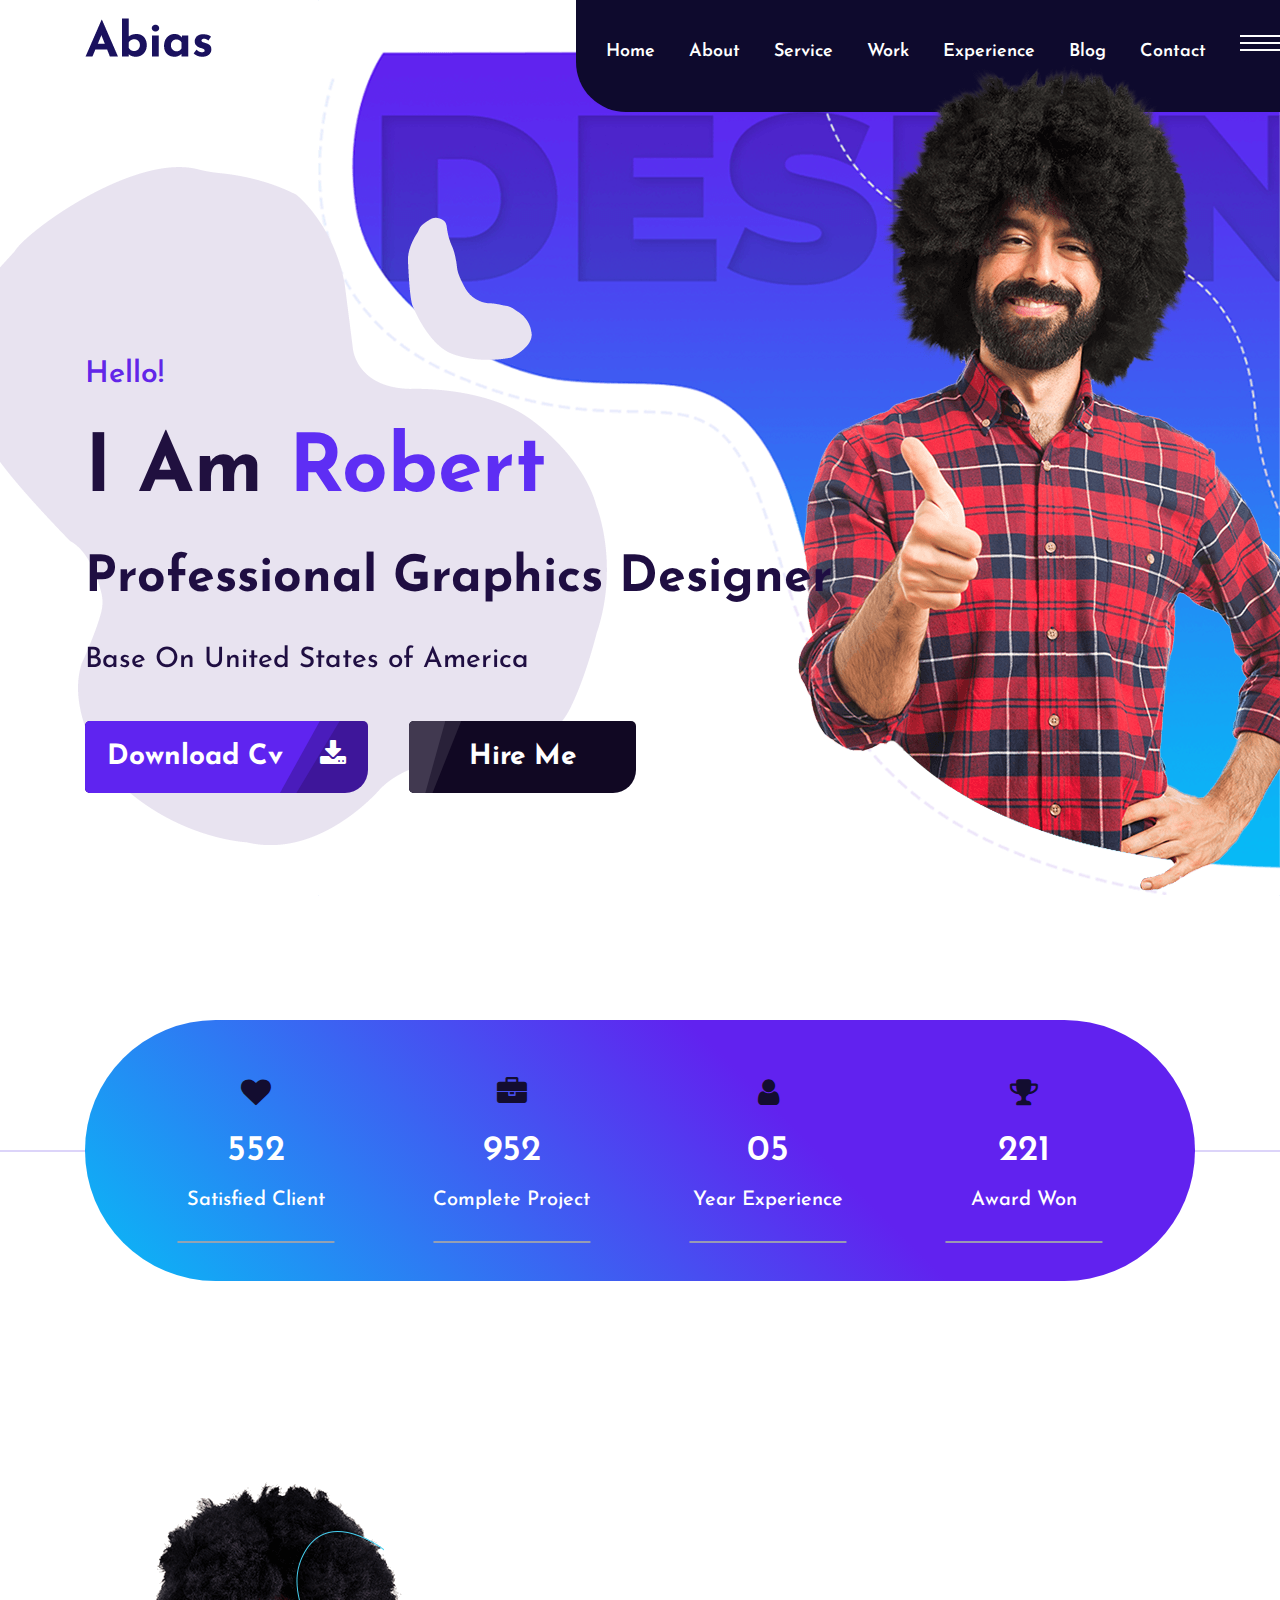
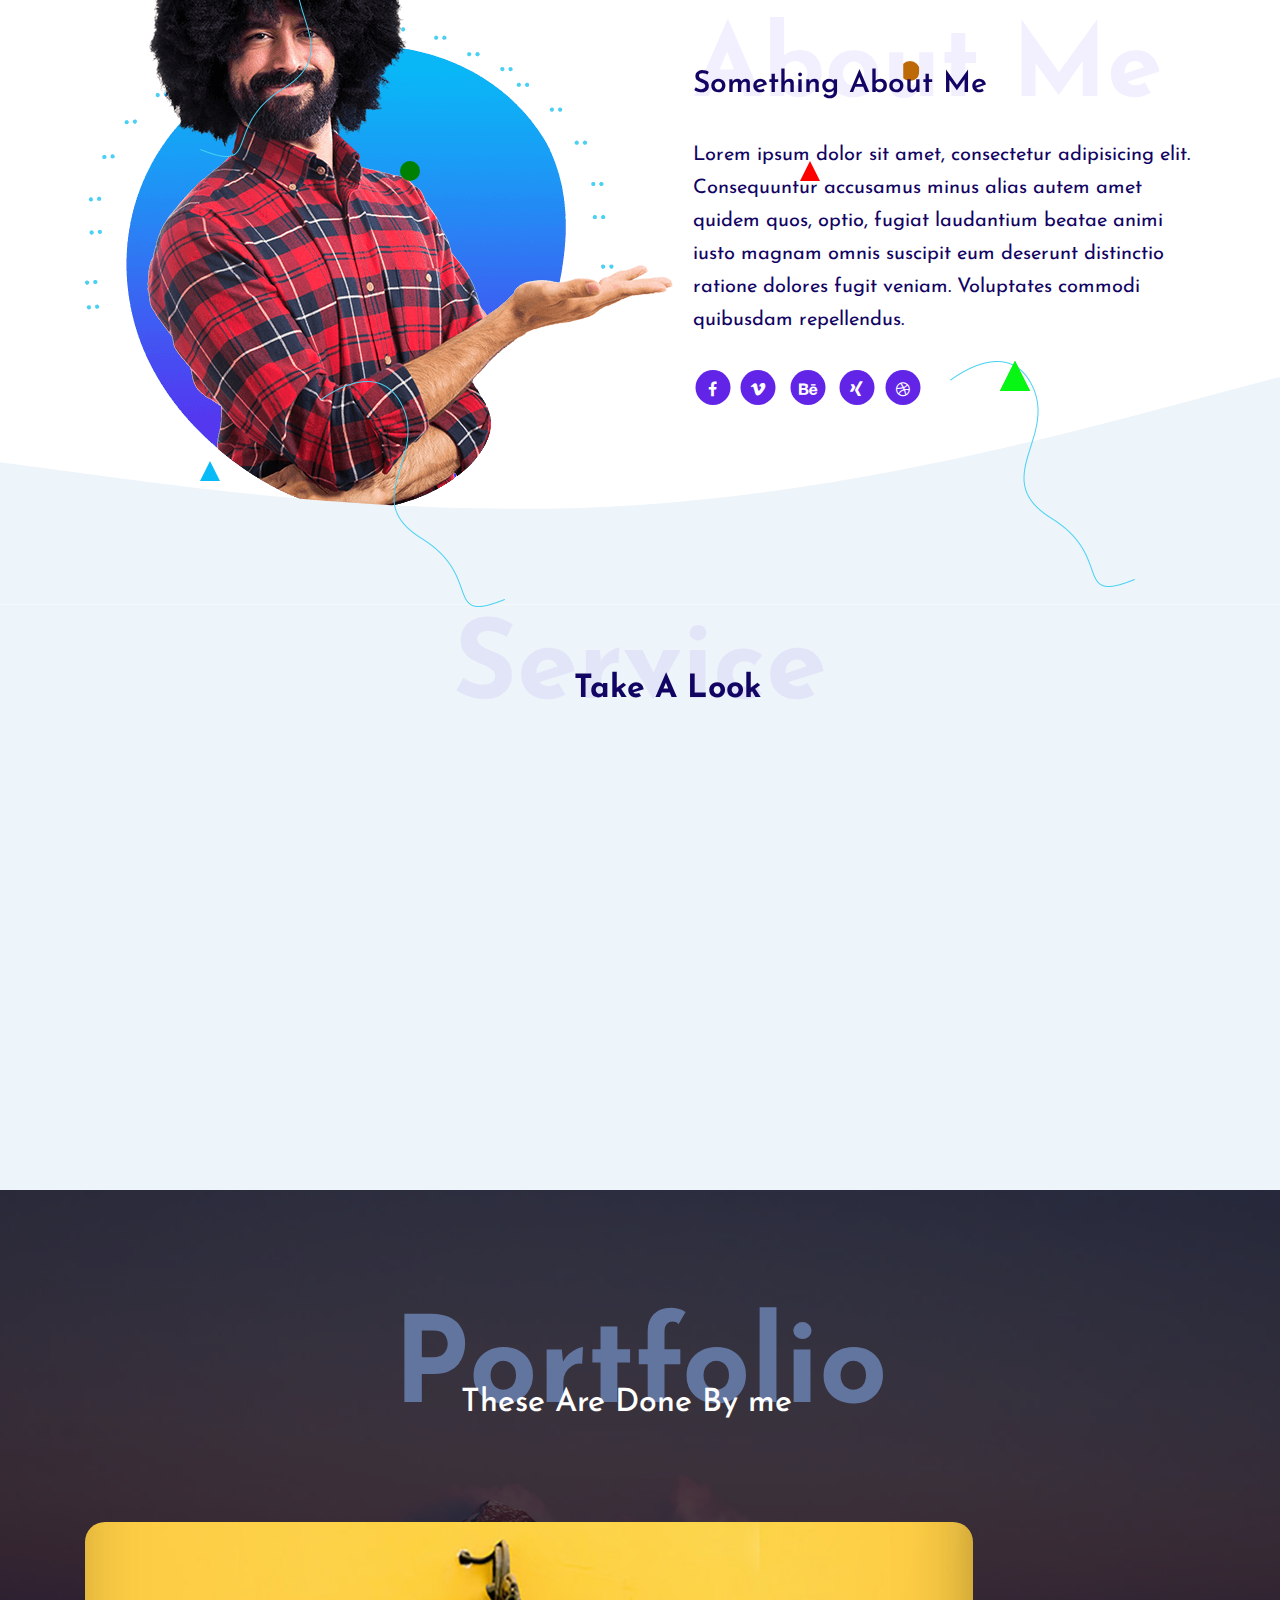
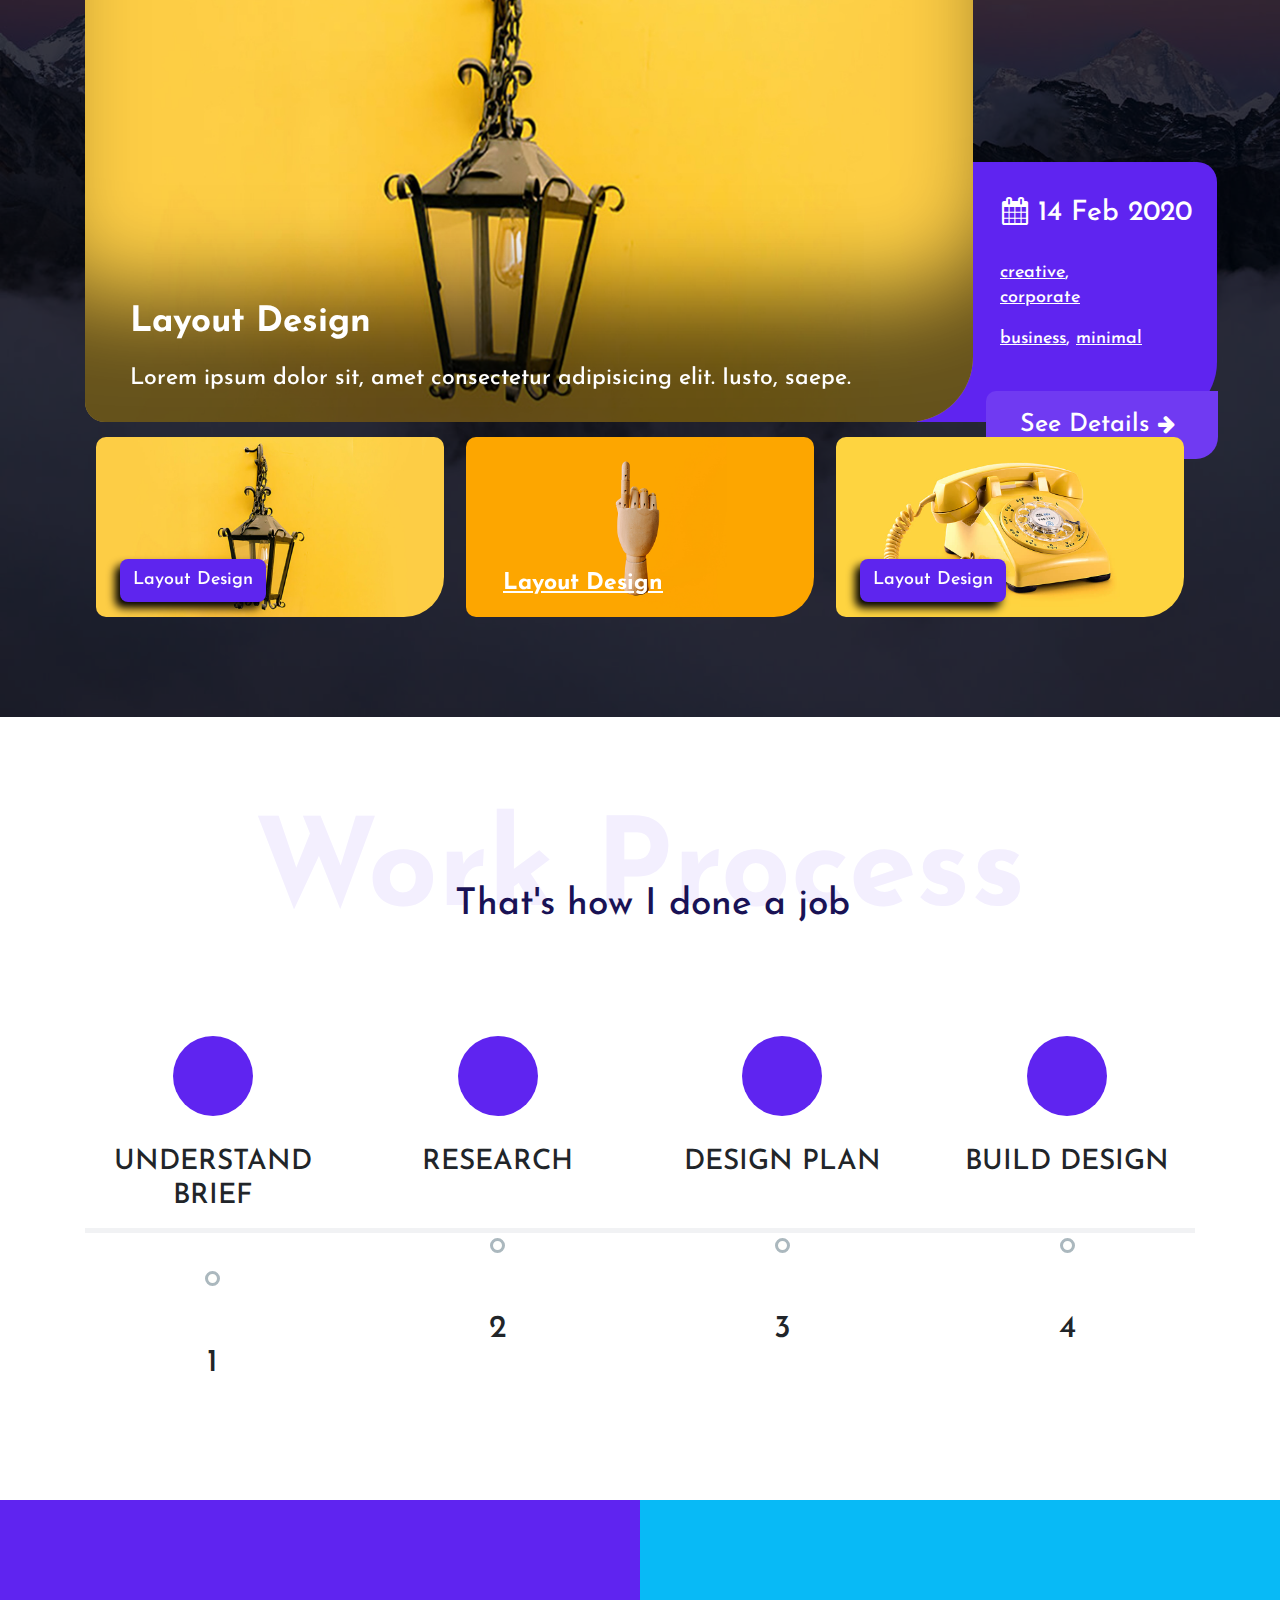
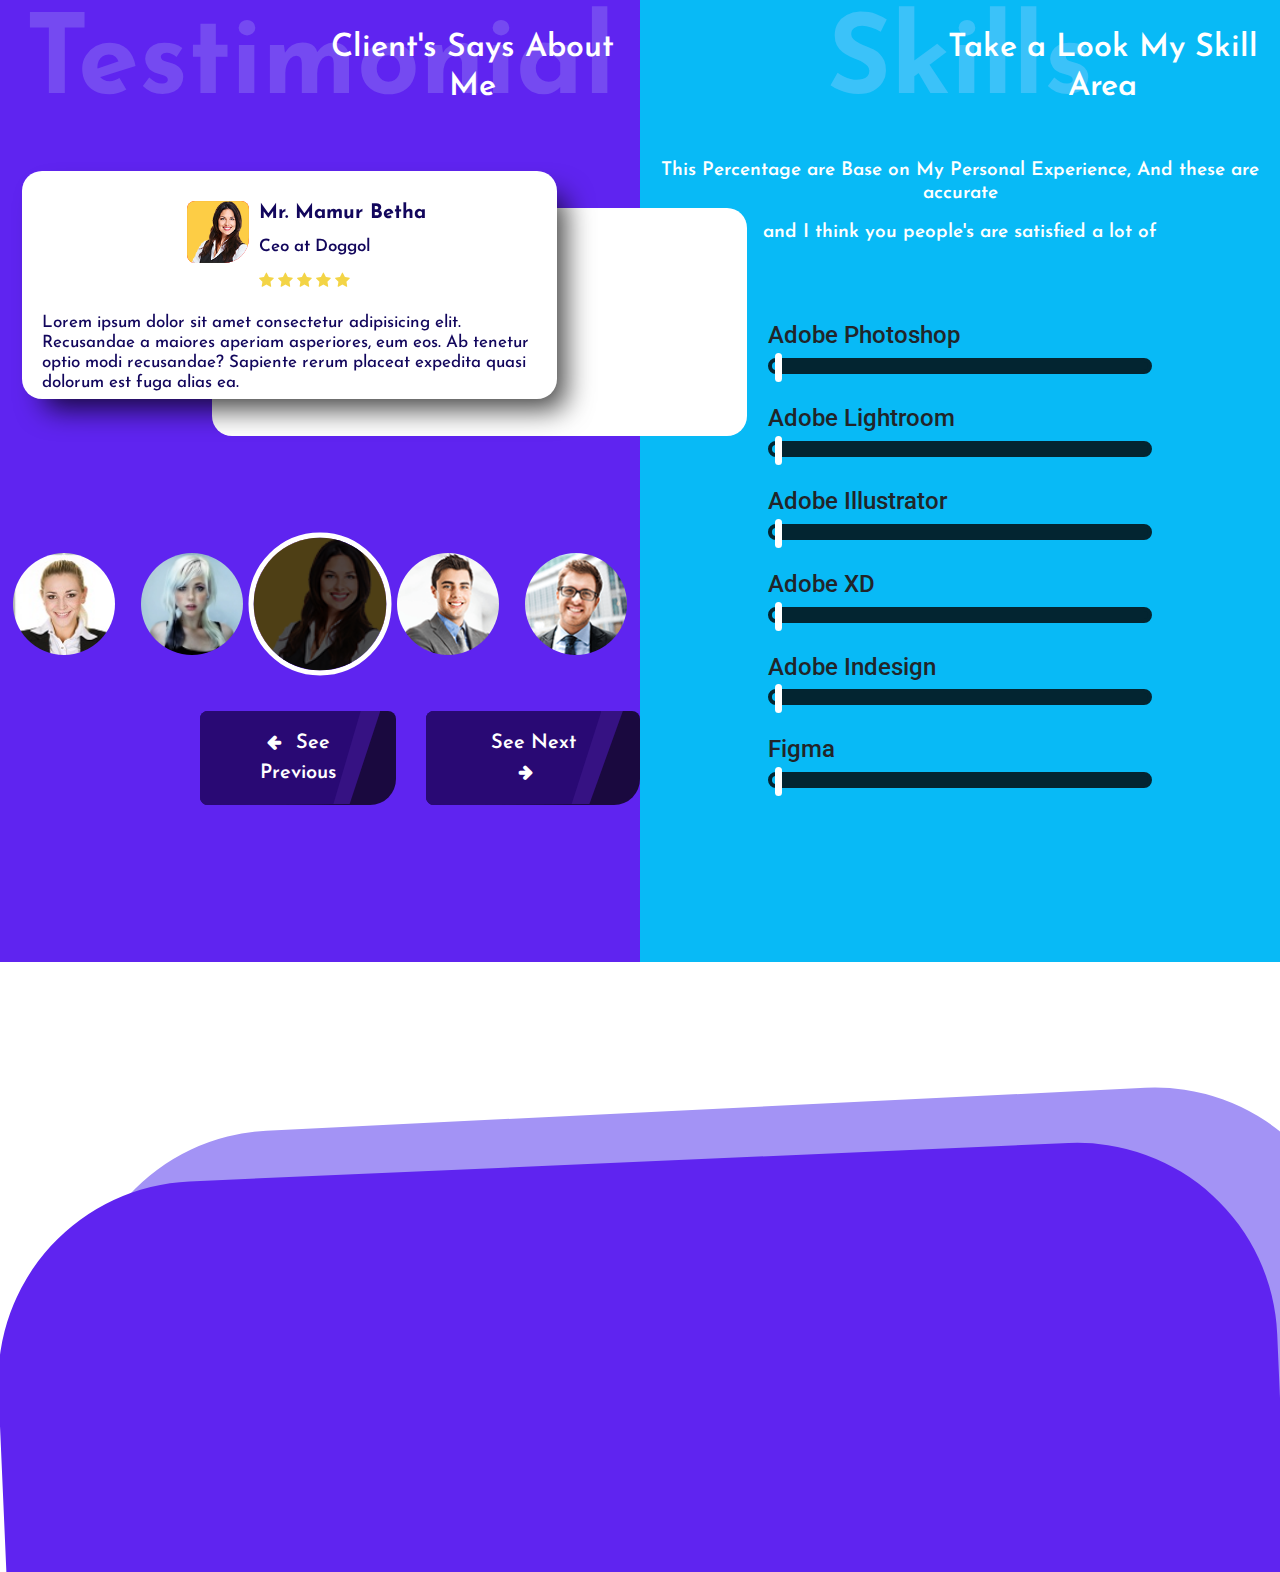
==== commit bafcf68f: "change some code" ====
--- a/index.html
+++ b/index.html
@@ -41,6 +41,11 @@
                         <li><a href="#">Experience</a></li>
                         <li><a href="#">Blog</a></li>
                         <li><a href="#">Contact</a></li>
+                        <li class="sidebar">
+                            <span class="bar1"></span>
+                            <span class="bar2"></span>
+                            <span class="bar3"></span>
+                        </li>
                     </ul>
                 </div>
             </div>
@@ -53,6 +58,20 @@
 
 
 
+    <!-- ======================================
+                  Sidebar Start
+    ======================================= -->
+    <section class="sidebar-big">
+        <div class="close">
+            <i class="fa fa-times" aria-hidden="true"></i>
+        </div>
+    </section>
+    <!-- ======================================
+                  Sidebar End
+    ======================================= -->
+
+
+    
 
     <!-- ======================================
                   Banner Start
@@ -723,4 +742,4 @@
 </html>
 
 
-<!-- Class-31 part-3 12:17s-->+<!-- Class-31 part-3 55:26s-->--- a/css/style.css
+++ b/css/style.css
@@ -88,6 +88,34 @@
     margin-left: 30px;
 }
 
+nav .nav-item ul li span{
+    display: block;
+    width: 40px;
+    height: 2px;
+    background: #fff;
+    margin: 5px 0;
+}
+
+.bar1ro{
+    transform: rotate(45deg);
+    -webkit-transform: rotate(45deg);
+    -moz-transform: rotate(45deg);
+    -ms-transform: rotate(45deg);
+    -o-transform: rotate(45deg);
+}
+
+.bar3ro{
+    transform: rotate(-45deg);
+    -webkit-transform: rotate(-45deg);
+    -moz-transform: rotate(-45deg);
+    -ms-transform: rotate(-45deg);
+    -o-transform: rotate(-45deg);
+}
+
+/* nav .nav-item ul li i{
+    color: #fff;
+} */
+
 nav .nav-item ul li a{
     font-family: 'Josefin Sans', sans-serif;
     font-size: 18px;
@@ -122,6 +150,44 @@
 .menufixed .nav-item ul li a{
     color: #000;
 }
+
+
+
+/* ==============================================
+             Sidebar CSS Part Start
+================================================= */
+.sidebar-big{
+    width: 400px;
+    height: 100vh;
+    background: #0e0a2d;
+    position: absolute;
+    top: 0;
+    left: -450px;
+    z-index: 999;
+    transition: 0.4s;
+    -webkit-transition: 0.4s;
+    -moz-transition: 0.4s;
+    -ms-transition: 0.4s;
+    -o-transition: 0.4s;
+}
+
+.sidebar-big .close{
+    width: 50px;
+    height: 50px;
+    background: red;
+    color: #fff;
+    text-align: center;
+    line-height: 45px;
+    position: absolute;
+    top: 0;
+    right: -50px;
+    opacity: 1;
+}
+
+.tintinatin{
+    left: 0;
+}
+
 
 
 
